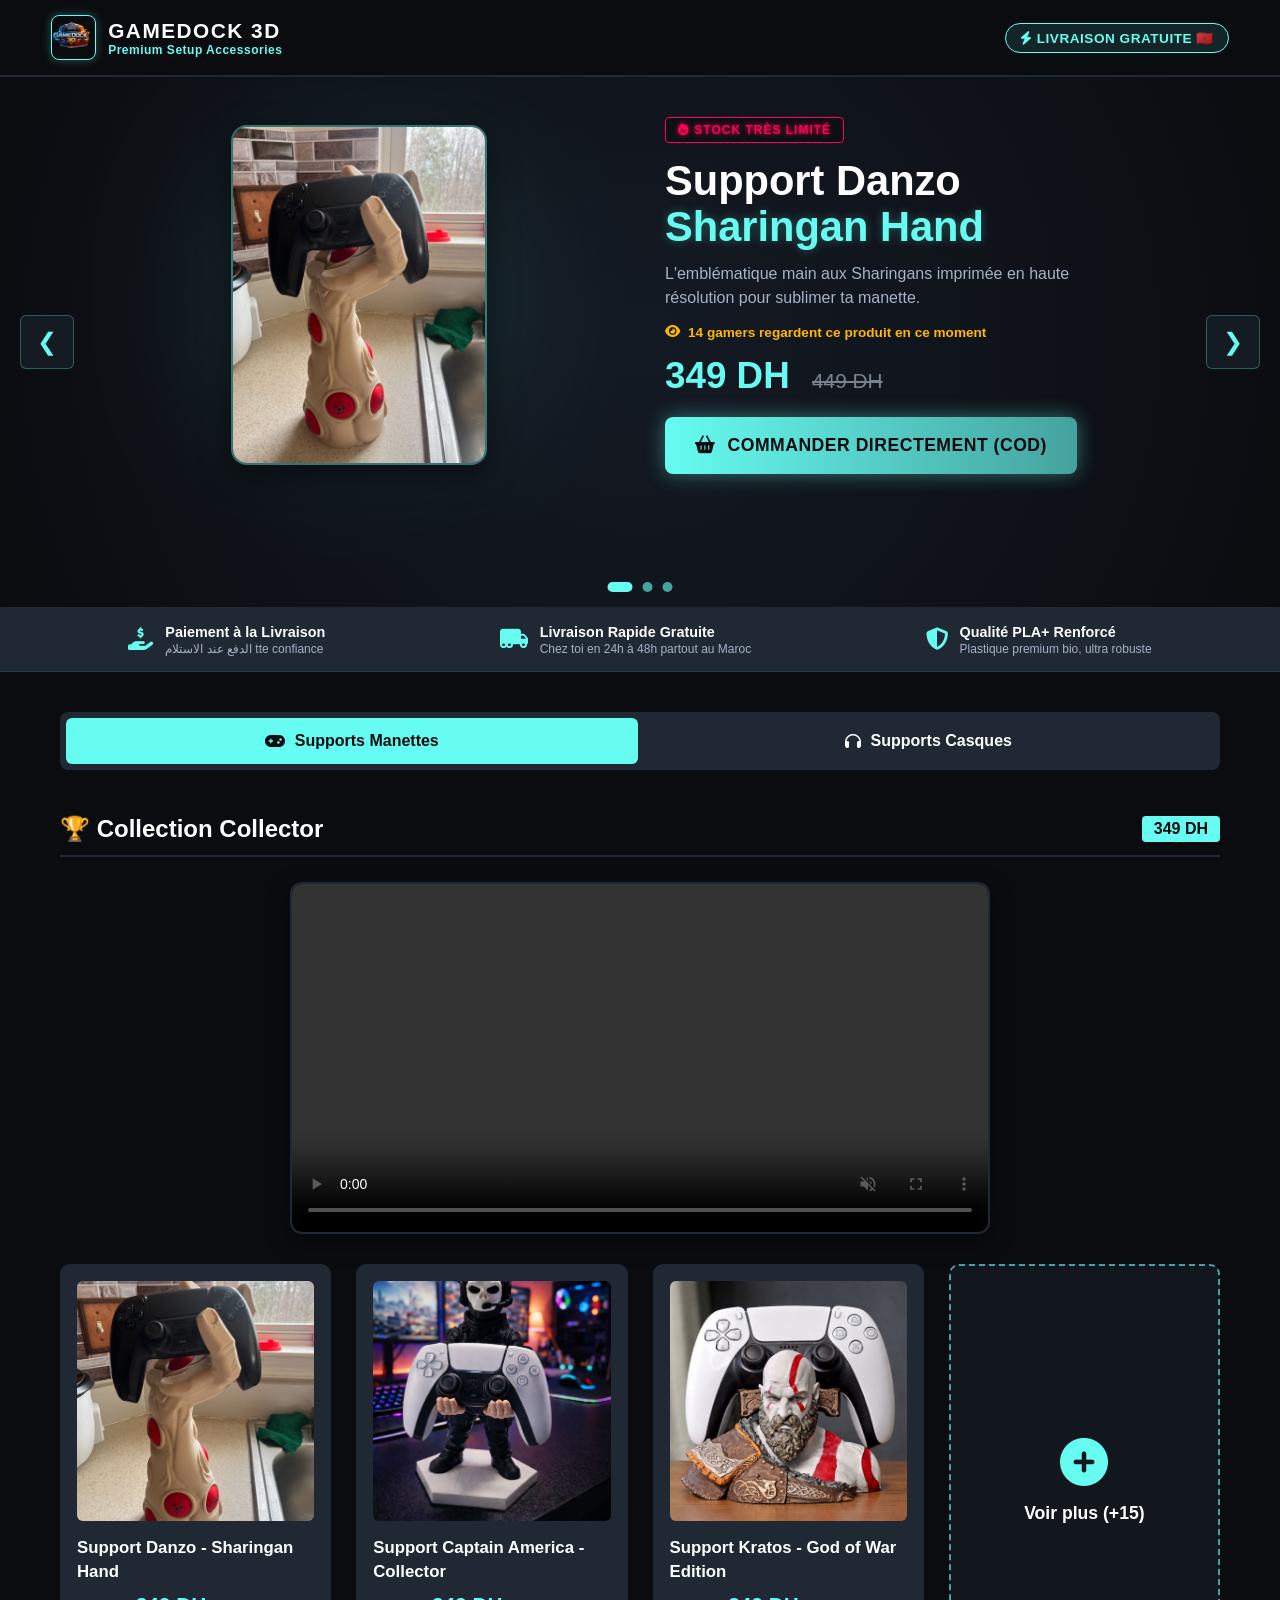
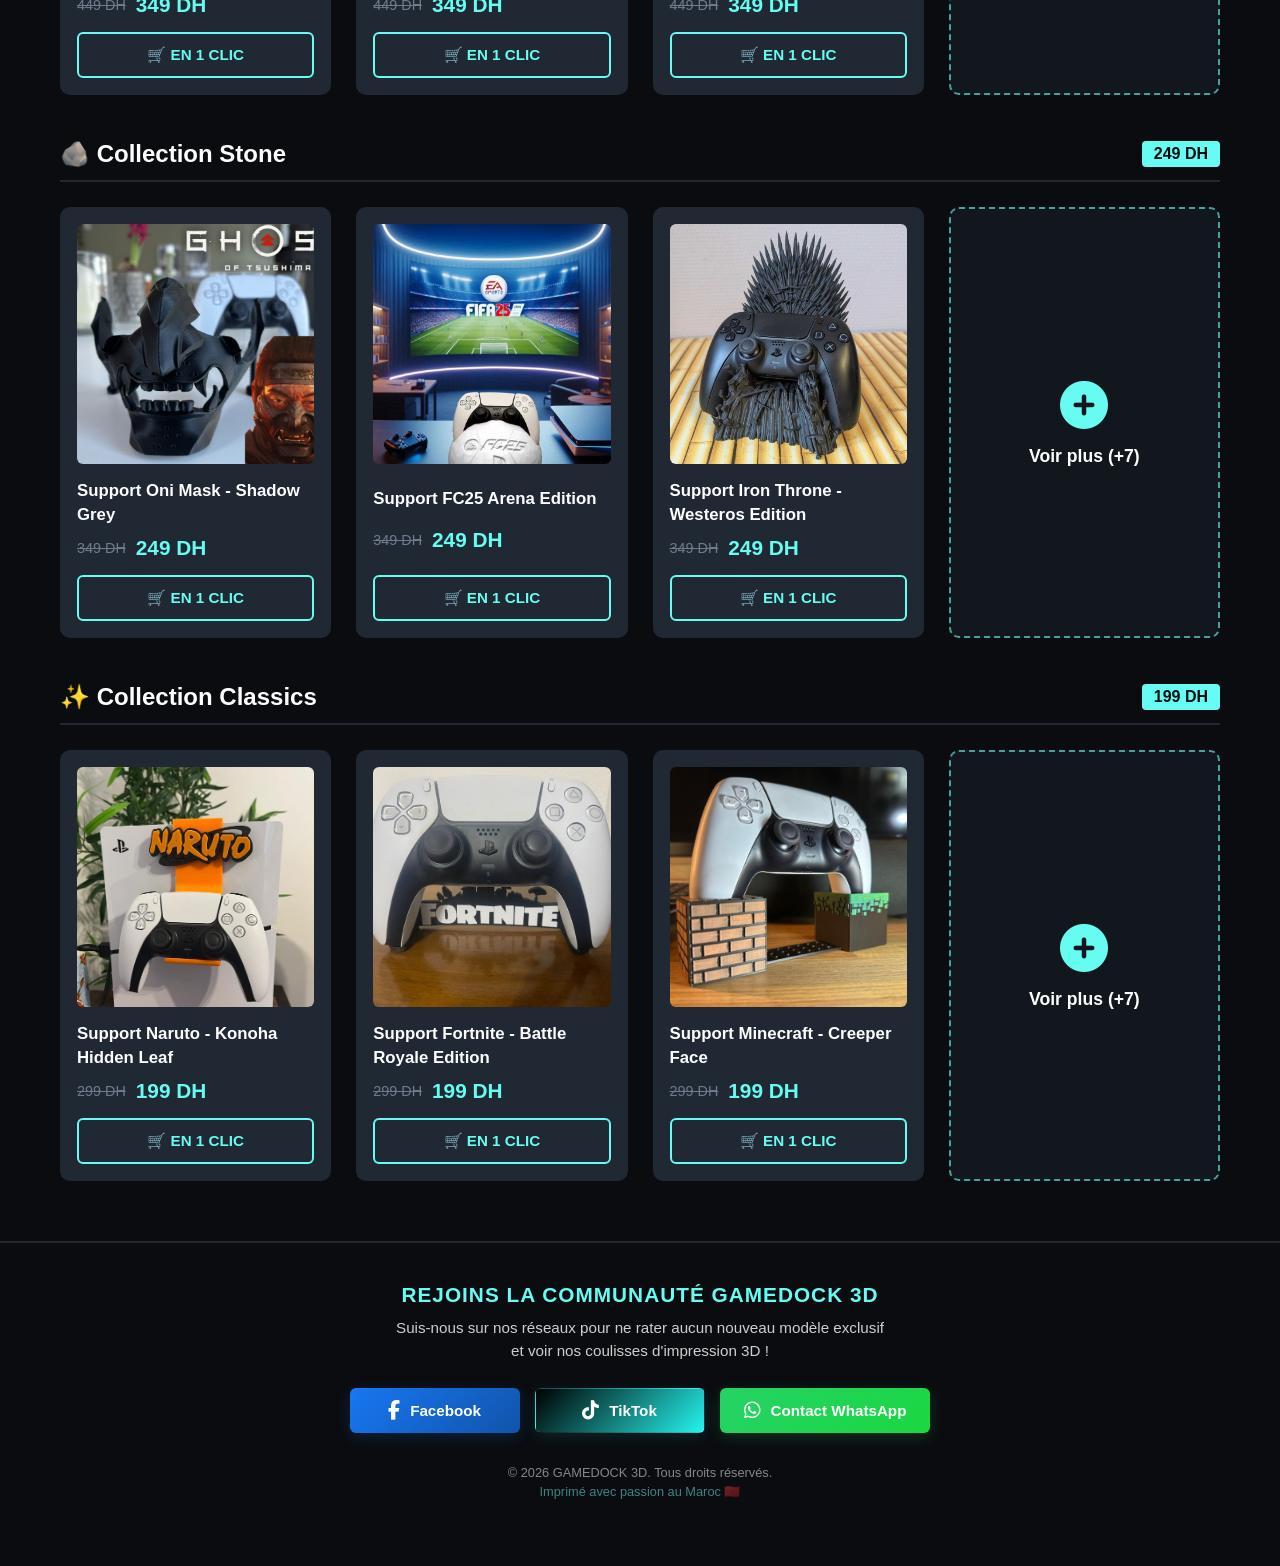
==== index.html @ e4f9c024 "Add files via upload" ====
<!DOCTYPE html>
<html lang="fr">
<head>
    <meta charset="UTF-8">
    <meta name="viewport" content="width=device-width, initial-scale=1.0, maximum-scale=1.0, user-scalable=no">
    <title>Gamedock 3D | Supports Manettes & Accessoires Gaming</title>
    <meta name="description" content="Gamedock 3D : Accessoires gaming, supports manettes et décoration imprimés en 3D au Maroc. Livraison rapide et paiement à la livraison.">
    <link rel="canonical" href="https://gamedock3dshop.github.io/gamedock3d/" />
    <link rel="stylesheet" href="https://cdnjs.cloudflare.com/ajax/libs/font-awesome/6.4.0/css/all.min.css">
    <link rel="stylesheet" href="style.css">
</head>
<body>

    <header class="navbar">
        <div class="logo-container">
            <img src="logo.png" alt="Logo Gamedock3d" class="brand-logo" onerror="this.src='https://via.placeholder.com/50'">
            <div class="brand-names">
                <span class="main-title">GAMEDOCK 3D</span>
                <span class="sub-title">Premium Setup Accessories</span>
            </div>
        </div>
        <div class="shipping-header-badge"><i class="fas fa-bolt"></i> LIVRAISON GRATUITE 🇲🇦</div>
    </header>

    <section class="hero-slider-section">
        <div class="slider-container">
            <div class="hero-slide active">
                <div class="slide-img-box"><div class="glow-effect"></div><img src="danzo.jpeg.jpeg" alt="Support Danzo Sharingan"></div>
                <div class="slide-info">
                    <span class="slide-badge border-neon-red"><i class="fas fa-fire"></i> STOCK TRÈS LIMITÉ</span>
                    <h2>Support Danzo <br><span class="text-neon-cyan">Sharingan Hand</span></h2>
                    <p class="product-tagline">L'emblématique main aux Sharingans imprimée en haute résolution pour sublimer ta manette.</p>
                    <div class="live-counter"><i class="fas fa-eye"></i> 14 gamers regardent ce produit en ce moment</div>
                    <div class="slide-price">349 DH <span class="old-slide-price">449 DH</span></div>
                    <button class="hero-cta-btn pulse-glow-btn" onclick="ouvrirFormulaireCommande('Support Danzo - Sharingan Hand', 349)">
                        <i class="fas fa-shopping-basket"></i> COMMANDER DIRECTEMENT (COD)
                    </button>
                </div>
            </div>
            <div class="hero-slide">
                <div class="slide-img-box"><div class="glow-effect"></div><img src="captain.jpeg" alt="Support Captain America"></div>
                <div class="slide-info">
                    <span class="slide-badge border-neon-blue"><i class="fas fa-star"></i> ÉDITION COLLECTOR</span>
                    <h2>Support Captain <br><span class="text-neon-cyan">America Edition</span></h2>
                    <p class="product-tagline">Le bouclier et la force du premier Avenger pour porter ta manette de jeu comme un trophée.</p>
                    <div class="live-counter"><i class="fas fa-eye"></i> 9 gamers regardent ce produit en ce moment</div>
                    <div class="slide-price">349 DH <span class="old-slide-price">449 DH</span></div>
                    <button class="hero-cta-btn pulse-glow-btn" onclick="ouvrirFormulaireCommande('Support Captain America - Collector', 349)">
                        <i class="fas fa-shopping-basket"></i> COMMANDER DIRECTEMENT (COD)
                    </button>
                </div>
            </div>
            <div class="hero-slide">
                <div class="slide-img-box"><div class="glow-effect"></div><img src="kratos.jpeg" alt="Support Kratos God Of War"></div>
                <div class="slide-info">
                    <span class="slide-badge border-neon-gold"><i class="fas fa-crown"></i> PIÈCE MYTHIQUE</span>
                    <h2>Support Kratos <br><span class="text-neon-cyan">God of War Edition</span></h2>
                    <p class="product-tagline">Invoque la puissance de Sparte sur ton bureau. Finitions agressives et robustesse divine.</p>
                    <div class="live-counter"><i class="fas fa-eye"></i> 22 gamers regardent ce produit en ce moment</div>
                    <div class="slide-price">349 DH <span class="old-slide-price">449 DH</span></div>
                    <button class="hero-cta-btn pulse-glow-btn" onclick="ouvrirFormulaireCommande('Support Kratos - God of War Edition', 349)">
                        <i class="fas fa-shopping-basket"></i> COMMANDER DIRECTEMENT (COD)
                    </button>
                </div>
            </div>
        </div>
        <button class="slider-arrow prev" onclick="moveSlide(-1)">&#10094;</button>
        <button class="slider-arrow next" onclick="moveSlide(1)">&#10095;</button>
        <div class="slider-dots">
            <span class="dot active" onclick="currentSlide(0)"></span>
            <span class="dot" onclick="currentSlide(1)"></span>
            <span class="dot" onclick="currentSlide(2)"></span>
        </div>
    </section>

    <section class="trust-badge-bar">
        <div class="trust-item"><div class="trust-icon-box"><i class="fas fa-hand-holding-usd"></i></div><div class="trust-text"><h4>Paiement à la Livraison</h4><p>الدفع عند الاستلام tte confiance</p></div></div>
        <div class="trust-item"><div class="trust-icon-box"><i class="fas fa-truck-moving"></i></div><div class="trust-text"><h4>Livraison Rapide Gratuite</h4><p>Chez toi en 24h à 48h partout au Maroc</p></div></div>
        <div class="trust-item"><div class="trust-icon-box"><i class="fas fa-shield-alt"></i></div><div class="trust-text"><h4>Qualité PLA+ Renforcé</h4><p>Plastique premium bio, ultra robuste</p></div></div>
    </section>

    <div id="catalogue-section" class="tabs-container">
        <nav class="tabs-navigation">
            <button id="btn-manettes" class="tab-button active" onclick="switchBoutiqueTab('manettes')"><i class="fas fa-gamepad"></i> Supports Manettes</button>
            <button id="btn-casques" class="tab-button" onclick="switchBoutiqueTab('casques')"><i class="fas fa-headphones"></i> Supports Casques</button>
        </nav>
    </div>

    <div class="main-layout-wrapper store-container">
        <section id="tab-manettes" class="tab-pane active">
            <div class="collection-block"><div class="collection-intro"><h2>🏆 Collection Collector <span class="price-tag">349 DH</span></h2></div>
                <div class="video-promo-container"><video width="100%" controls autoplay loop muted playsinline><source src="promo.mp4" type="video/mp4"></video></div>
                <div class="products-grid mobile-scroll-x" id="grid-collector"></div>
            </div>
            <div class="collection-block"><div class="collection-intro"><h2>🪨 Collection Stone <span class="price-tag">249 DH</span></h2></div><div class="products-grid mobile-scroll-x" id="grid-stone"></div></div>
            <div class="collection-block"><div class="collection-intro"><h2>✨ Collection Classics <span class="price-tag">199 DH</span></h2></div><div class="products-grid mobile-scroll-x" id="grid-classics"></div></div>
        </section>
        <section id="tab-casques" class="tab-pane">
            <div class="collection-block"><div class="collection-intro"><h2>👑 Gamme Iconic <span class="price-tag">549 DH</span></h2></div><div class="products-grid mobile-scroll-x" id="grid-iconic"></div></div>
            <div class="collection-block"><div class="collection-intro"><h2>🔥 Gamme Rare <span class="price-tag">499 DH</span></h2></div><div class="products-grid mobile-scroll-x" id="grid-rare"></div></div>
        </section>
    </div>

    <div id="order-modal" class="modal-form-overlay">
        <div class="modal-form-box">
            <span class="close-form-btn" onclick="fermerFormulaireCommande()">&times;</span>
            <h3>Formulaire de Commande Rapide 🇲🇦</h3>
            <p id="modal-product-subtitle" class="modal-product-subtitle">Produit : </p>
            <div id="quick-order-form">
                <input type="hidden" id="form-product-title"><input type="hidden" id="form-product-price">
                <div class="input-group"><label for="client-name">Nom et Prénom :</label><input type="text" id="client-name" placeholder="Ex: Ahmed Alami" required></div>
                <div class="input-group"><label for="client-phone">Téléphone (WhatsApp) :</label><input type="tel" id="client-phone" placeholder="Ex: 0612345678" required></div>
                <div class="input-group"><label for="client-city">Ville :</label><input type="text" id="client-city" placeholder="Ex: Casablanca, Marrakech, Rabat..." required></div>
                <div class="input-group"><label for="client-address">Quartier / Adresse de livraison :</label><input type="text" id="client-address" placeholder="Ex: Hay Riad, Rue 4, N°12" required></div>
                <div class="modal-total-display">Total à payer à la livraison : <span id="form-total-price">0 DH</span></div>
                <button type="button" id="btn-submit-order" class="submit-order-btn" onclick="envoyerCommandeGoogleSheets()">💥 CONFIRMER MA COMMANDE</button>
            </div>
        </div>
    </div>

    <footer class="store-footer">
        <div class="footer-content">
            <h3>REJOINS LA COMMUNAUTÉ GAMEDOCK 3D</h3>
            <p>Suis-nous sur nos réseaux pour ne rater aucun nouveau modèle exclusif et voir nos coulisses d'impression 3D !</p>
            <div class="social-links-container">
                <a href="https://www.facebook.com/profile.php?id=61588801967259" target="_blank" rel="noopener noreferrer" class="social-badge fb-badge"><i class="fab fa-facebook-f"></i> Facebook</a>
                <a href="https://www.tiktok.com/@gamedock3d" target="_blank" rel="noopener noreferrer" class="social-badge tt-badge"><i class="fab fa-tiktok"></i> TikTok</a>
                <a href="https://wa.me/212664601352?text=Bonjour%20GameDock%203D%2C%20je%20souhaite%20avoir%20des%20informations%20sur%20vos%20produits" target="_blank" rel="noopener noreferrer" class="social-badge wa-badge"><i class="fab fa-whatsapp"></i> Contact WhatsApp</a>
            </div>
            <div class="footer-bottom-info"><p>© 2026 GAMEDOCK 3D. Tous droits réservés. <br><span>Imprimé avec passion au Maroc 🇲🇦</span></p></div>
        </div>
    </footer>

    <script>
    const gamedockCatalog = {
        collector: [
            { title: 'Support Danzo - Sharingan Hand', price: 349, img: 'danzo.jpeg.jpeg' },
            { title: 'Support Captain America - Collector', price: 349, img: 'captain.jpeg' },
            { title: 'Support Kratos - God of War Edition', price: 349, img: 'kratos.jpeg' },
            { title: 'Support Batman - The Dark Knight (Solo)', price: 349, img: 'the black hero 3.jpeg' },
            { title: 'Support PlayStation 5 Classic', price: 349, img: 'ps5.jpeg' },
            { title: 'Support Batman - Gotham Protector (Double)', price: 349, img: 'the black hero 2.jpeg' },
            { title: 'Support Omega Neon Red', price: 349, img: 'omega.jpeg' },
            { title: 'Support PlayStation Retro White', price: 349, img: 'ps1 white.jpeg' },
            { title: 'Gamedock Duo - Carbon & Red', price: 349, img: '2 in 1 black and red.jpeg' },
            { title: 'Support God of War - Kratos Edition', price: 349, img: 'kratos with socle.jpeg' },
            { title: 'Support Spider-Man - Iron Spider', price: 349, img: 'grey.jpeg' },
            { title: 'Support Cyberpunk - White & Gold Luxury', price: 349, img: 'white gold.jpeg' },
            { title: 'Support PlayStation 5 DualTone', price: 349, img: 'ps5 b and w.jpeg' },
            { title: 'Support The Last Of Us - Post-Apocalyptic', price: 349, img: 'thelastofus.jpeg' },
            { title: 'Support Danzo - Onyx Black Edition', price: 349, img: 'bblack hand.jpeg' },
            { title: 'Gamedock Duo Xbox - Stealth Carbon (V2)', price: 349, img: 'xbox 2 in 1 v2.jpeg' },
            { title: 'Gamedock Duo PS5 - Onyx Shadow', price: 349, img: 'ps 2 in 1 black.jpeg' },
            { title: 'Gamedock Duo Xbox - Classic Dark', price: 349, img: 'xbox 2 in 1.jpeg' }
        ],
        stone: [
            { title: 'Support Oni Mask - Shadow Grey', price: 249, img: 'masque black.jpeg' },
            { title: 'Support FC25 Arena Edition', price: 249, img: 'fc25.jpeg' },
            { title: 'Support Iron Throne - Westeros Edition', price: 249, img: 'gameofthrone.jpeg' },
            { title: 'Support Low-Poly Skull - Marble White', price: 249, img: 'white head.jpeg' },
            { title: 'Support Dragon Shenron - Stone Carved', price: 249, img: 'dragon.jpeg' },
            { title: 'Gamedock Duo PS4 - Stone Grey', price: 249, img: 'ps4 2 in 1.jpeg' },
            { title: 'Support PlayStation 5 Minimalist Grey', price: 249, img: 'ps 5 -2.jpeg' },
            { title: 'Support Oni Mask - Crimson Stone', price: 249, img: 'masque red.jpeg' },
            { title: 'Support Leon - Biohazard Edition', price: 249, img: 'leon.jpeg' },
            { title: 'Support God of War - Spartan Monolith', price: 249, img: 'kratos 1 color.jpeg' }
        ],
        classics: [
            { title: 'Support Naruto - Konoha Hidden Leaf', price: 199, img: 'naruto.jpeg' },
            { title: 'Support Fortnite - Battle Royale Edition', price: 199, img: 'fortnite.jpeg' },
            { title: 'Support Minecraft - Creeper Face', price: 199, img: 'mainecraft.jpeg' },
            { title: 'Support Fortnite - Drop Zone (Jaune)', price: 199, img: 'fortnite 1.jpeg' },
            { title: 'Support God of War - Omega Runes', price: 199, img: 'gow.jpeg' },
            { title: 'Support GTA V - Los Santos Edition', price: 199, img: 'gta V.jpeg' },
            { title: 'Support Kratos - Kneeling Warrior', price: 199, img: 'kratos on kness.jpeg' },
            { title: 'Support Minecraft - Diamond Block V1', price: 199, img: 'minecraft bock 1.jpeg' },
            { title: 'Support Minecraft - Redstone Ore V2', price: 199, img: 'minecraft bock 2.jpeg' },
            { title: 'Support Gamedock Mural - Wall Mount', price: 199, img: 'mural.jpeg' }
        ],
        iconic: [
            { title: 'Buste Casque Kratos - Spartan War (Couleur)', price: 549, img: 'support casque kratos v1.jpeg' },
            { title: 'Buste Casque Stormtrooper - Galactic Empire', price: 549, img: 'support casque star wars.jpeg' },
            { title: 'Support Casque Glass Head - Horizon Blue', price: 549, img: 'support casque empty head v1.jpeg' },
            { title: 'Support Casque Glass Head - Crimson Red', price: 549, img: 'support casque empty head v2.jpeg' },
            { title: 'Buste Casque Kratos - Stone Monolith', price: 549, img: 'support casque kratos v2.jpeg' },
            { title: 'Buste Casque Heisenberg - Breaking Bad', price: 549, img: 'support casque Walter White.jpeg' }
        ],
        rare: [
            { title: 'Buste Casque Spiderman - Hybrid DualTone', price: 499, img: 'support casque spiderman black and white.jpeg' },
            { title: 'Buste Casque Hulk - Gamma Power Edition', price: 499, img: 'hulk.jpeg' },
            { title: 'Support Casque Fortnite - Victory Royale', price: 499, img: 'fortnite caque.jpeg' },
            { title: 'Buste Casque Spiderman - Symbiote Black', price: 499, img: 'support casque spiderman black.jpeg' }
        ]
    };

    let expandedSections = { collector: false, stone: false, classics: false, iconic: false, rare: false };

    let currentSlideIndex = 0;
    function showSlides(index) {
        const slides = document.querySelectorAll('.hero-slide');
        const dots = document.querySelectorAll('.dot');
        if (slides.length === 0) return;
        if (index >= slides.length) currentSlideIndex = 0;
        if (index < 0) currentSlideIndex = slides.length - 1;
        slides.forEach(slide => slide.classList.remove('active'));
        dots.forEach(dot => dot.classList.remove('active'));
        slides[currentSlideIndex].classList.add('active');
        if(dots[currentSlideIndex]) dots[currentSlideIndex].classList.add('active');
    }
    function moveSlide(step) { currentSlideIndex += step; showSlides(currentSlideIndex); }
    function currentSlide(index) { currentSlideIndex = index; showSlides(currentSlideIndex); }

    function genererBoutique() {
        renderCollection('collector', gamedockCatalog.collector);
        renderCollection('stone', gamedockCatalog.stone);
        renderCollection('classics', gamedockCatalog.classics);
        renderCollection('iconic', gamedockCatalog.iconic);
        renderCollection('rare', gamedockCatalog.rare);
        showSlides(currentSlideIndex);
    }

    function renderCollection(key, fullList) {
        const gridElement = document.getElementById(`grid-${key}`);
        if (!gridElement) return;
        const itemsToRender = expandedSections[key] ? fullList : fullList.slice(0, 3);
        
        let htmlContent = itemsToRender.map(item => {
            let oldPrice = item.price + 100;
            return `
                <div class="product-card">
                    <div class="product-img-box">
                        <img src="${item.img}" alt="${item.title}" class="store-img" onerror="this.src='logo.png'">
                    </div>
                    <h4>${item.title}</h4>
                    <div class="product-card-price">
                        <span class="old-price-label">${oldPrice} DH</span>
                        <strong>${item.price} DH</strong>
                    </div>
                    <button class="buy-action-btn" onclick="ouvrirFormulaireCommande('${item.title}', ${item.price})">🛒 En 1 clic</button>
                </div>
            `;
        }).join('');
        if (fullList.length > 3 && !expandedSections[key]) {
            htmlContent += `<div class="see-more-card-trigger" onclick="toggleExpandSection('${key}')"><div class="see-more-icon-box"><i class="fas fa-plus-circle"></i></div><span>Voir plus (+${fullList.length - 3})</span></div>`;
        }
        gridElement.innerHTML = htmlContent;
    }

    function toggleExpandSection(key) { expandedSections[key] = true; renderCollection(key, gamedockCatalog[key]); }
    function ouvrirFormulaireCommande(title, price) {
        document.getElementById('form-product-title').value = title;
        document.getElementById('form-product-price').value = price;
        document.getElementById('modal-product-subtitle').innerText = `Produit : ${title}`;
        document.getElementById('form-total-price').innerText = `${price} DH`;
        document.getElementById('order-modal').style.display = 'flex';
        document.body.style.overflow = 'hidden';
    }
    function fermerFormulaireCommande() { document.getElementById('order-modal').style.display = 'none'; document.body.style.overflow = 'auto'; }
    function switchBoutiqueTab(category) {
        document.querySelectorAll('.tab-pane').forEach(el => el.classList.remove('active'));
        document.querySelectorAll('.tab-button').forEach(el => el.classList.remove('active'));
        document.getElementById(`tab-${category}`).classList.add('active');
        document.getElementById(`btn-${category}`).classList.add('active');
    }
    function envoyerCommandeGoogleSheets() {
        const title = document.getElementById('form-product-title').value;
        const price = document.getElementById('form-product-price').value;
        const name = document.getElementById('client-name').value;
        const phone = document.getElementById('client-phone').value;
        const city = document.getElementById('client-city').value;
        const address = document.getElementById('client-address').value;
        if (!name.trim() || !phone.trim() || !city.trim() || !address.trim()) { alert("Veuillez remplir tous les champs."); return; }
        const btn = document.getElementById('btn-submit-order');
        btn.innerHTML = '<i class="fas fa-spinner fa-spin"></i> Traitement sécurisé...';
        const dataPayload = { produit: title, prix: price + " DH", nom: name, telephone: phone, ville: city, adresse: address };
        const scriptURL = "https://script.google.com/macros/s/AKfycbxv48-gOa0nx5EBAiV2r92a6db06OXNe0fKA4s26i8gl_kE2jBwB-gqHVW-8o3UepmK/exec";
        fetch(scriptURL, { method: 'POST', mode: 'no-cors', body: JSON.stringify(dataPayload) })
        .then(() => {
            btn.innerHTML = '✓ COMMANDE RÉUSSIE !';
            setTimeout(() => { document.getElementById('order-modal').style.display = 'none'; document.body.style.overflow = 'auto'; window.location.href = "thankyou.html"; }, 800);
        })
        .catch(() => { alert("Erreur réseau, réessayez."); btn.innerHTML = '💥 CONFIRMER MA COMMANDE'; });
    }
    document.addEventListener('DOMContentLoaded', genererBoutique);
    </script>
</body>
</html>
---- style.css ----
/* ==========================================================================
   1. RESET & VARIABLES GLOBALES (STYLE PREMIUM CYBERPUNK)
   ========================================================================== */
* {
    margin: 0;
    padding: 0;
    box-sizing: border-box;
    font-family: 'Segoe UI', Tahoma, Geneva, Verdana, sans-serif;
    -webkit-tap-highlight-color: transparent;
}

body {
    background-color: #0b0c10;
    color: #ffffff;
    overflow-x: hidden;
}

/* ==========================================================================
   2. NAVBAR & ENTÊTE
   ========================================================================== */
.navbar {
    display: flex;
    justify-content: space-between;
    align-items: center;
    padding: 15px 4%;
    background-color: #0b0c10;
    border-bottom: 2px solid #1f2833;
    position: sticky;
    top: 0;
    z-index: 100;
}

.logo-container {
    display: flex;
    align-items: center;
    gap: 12px;
}

.brand-logo {
    width: 45px;
    height: 45px;
    object-fit: cover;
    border-radius: 8px;
    border: 1px solid #66fcf1;
    box-shadow: 0 0 10px rgba(102, 252, 241, 0.3);
}

.brand-names {
    display: flex;
    flex-direction: column;
}

.main-title {
    font-size: 1.3rem;
    font-weight: 900;
    letter-spacing: 1.5px;
    color: #ffffff;
}

.sub-title {
    font-size: 0.75rem;
    color: #66fcf1;
    font-weight: 600;
    letter-spacing: 0.5px;
}

.shipping-header-badge {
    background-color: rgba(102, 252, 241, 0.1);
    border: 1px solid #66fcf1;
    color: #66fcf1;
    padding: 6px 14px;
    border-radius: 20px;
    font-size: 0.85rem;
    font-weight: 700;
    letter-spacing: 0.5px;
}

/* ==========================================================================
   3. CYBERPUNK HERO SLIDER (CONVERSION ENGINE)
   ========================================================================== */
.hero-slider-section {
    position: relative;
    width: 100%;
    background: radial-gradient(circle at 50% 50%, #141a24 0%, #0b0c10 100%);
    overflow: hidden;
    padding: 40px 0;
    border-bottom: 2px solid #1f2833;
}

.slider-container {
    width: 100%;
    position: relative;
    min-height: 450px;
}

.hero-slide {
    display: none;
    width: 100%;
    padding: 0 8%;
    align-items: center;
    justify-content: space-between;
    gap: 50px;
}

.hero-slide.active {
    display: flex;
    animation: fadeIn 0.5s ease-in-out;
}

@keyframes fadeIn {
    from { opacity: 0; transform: translateY(10px); }
    to { opacity: 1; transform: translateY(0); }
}

.slide-img-box {
    flex: 1;
    display: flex;
    justify-content: center;
    align-items: center;
    position: relative;
}

.glow-effect {
    position: absolute;
    width: 250px;
    height: 250px;
    background: #66fcf1;
    filter: blur(80px);
    opacity: 0.15;
    z-index: 1;
    animation: pulseGlow 4s infinite ease-in-out;
}

.slide-img-box img {
    max-width: 340px;
    max-height: 340px;
    object-fit: contain;
    border-radius: 16px;
    border: 2px solid rgba(102, 252, 241, 0.4);
    box-shadow: 0 10px 30px rgba(0,0,0,0.5);
    z-index: 2;
    transition: transform 0.3s ease;
}

.slide-img-box img:hover {
    transform: scale(1.03) rotate(1deg);
}

.slide-info {
    flex: 1;
    display: flex;
    flex-direction: column;
}

.slide-badge {
    padding: 5px 12px;
    border-radius: 4px;
    font-size: 0.75rem;
    font-weight: 800;
    letter-spacing: 1px;
    width: max-content;
    margin-bottom: 15px;
    background-color: rgba(11, 12, 16, 0.6);
}
.border-neon-red { border: 1px solid #ff0055; color: #ff0055; text-shadow: 0 0 5px #ff0055; }
.border-neon-blue { border: 1px solid #00a2ff; color: #00a2ff; text-shadow: 0 0 5px #00a2ff; }
.border-neon-gold { border: 1px solid #ffb700; color: #ffb700; text-shadow: 0 0 5px #ffb700; }

.slide-info h2 {
    font-size: 2.6rem;
    color: #ffffff;
    line-height: 1.1;
    margin-bottom: 12px;
    font-weight: 900;
}

.text-neon-cyan {
    color: #66fcf1;
    text-shadow: 0 0 10px rgba(102, 252, 241, 0.3);
}

.product-tagline {
    color: #a4b3c6;
    font-size: 1rem;
    line-height: 1.5;
    margin-bottom: 15px;
    max-width: 450px;
}

.live-counter {
    font-size: 0.85rem;
    color: #ffb700;
    margin-bottom: 15px;
    display: flex;
    align-items: center;
    gap: 8px;
    font-weight: 600;
}

.slide-price {
    font-size: 2.3rem;
    color: #66fcf1;
    font-weight: 900;
    margin-bottom: 20px;
}

.old-slide-price {
    font-size: 1.3rem;
    color: #7a828e;
    text-decoration: line-through;
    margin-left: 12px;
    font-weight: 500;
}

.hero-cta-btn {
    background: linear-gradient(90deg, #66fcf1 0%, #45a29e 100%);
    color: #0b0c10;
    border: none;
    padding: 18px 30px;
    font-size: 1.1rem;
    font-weight: 900;
    border-radius: 8px;
    cursor: pointer;
    display: flex;
    align-items: center;
    justify-content: center;
    gap: 12px;
    width: max-content;
    letter-spacing: 0.5px;
    transition: transform 0.2s;
    box-shadow: 0 0 20px rgba(102, 252, 241, 0.4);
}

.pulse-glow-btn {
    animation: buttonPulse 2s infinite ease-in-out;
}

/* Flèches de navigation du Slider */
.slider-arrow {
    position: absolute;
    top: 50%;
    transform: translateY(-50%);
    background-color: rgba(31, 40, 51, 0.5);
    border: 1px solid rgba(102, 252, 241, 0.3);
    color: #66fcf1;
    font-size: 1.5rem;
    padding: 12px 16px;
    cursor: pointer;
    border-radius: 6px;
    z-index: 5;
    transition: 0.2s;
}
.slider-arrow:hover { background-color: #66fcf1; color: #0b0c10; }
.slider-arrow.prev { left: 20px; }
.slider-arrow.next { right: 20px; }

/* Indicateurs à points */
.slider-dots {
    position: absolute;
    bottom: 15px;
    left: 50%;
    transform: translateX(-50%);
    display: flex;
    gap: 10px;
    z-index: 5;
}
.dot {
    width: 10px;
    height: 10px;
    background-color: #45a29e;
    border-radius: 50%;
    cursor: pointer;
    transition: 0.3s;
}
.dot.active { width: 25px; border-radius: 5px; background-color: #66fcf1; }

/* ==========================================================================
   4. BANDEAU DE RÉASSURANCE TRUST BAR
   ========================================================================== */
.trust-badge-bar {
    background-color: #1f2833;
    display: flex;
    justify-content: space-around;
    padding: 15px 4%;
    gap: 20px;
    border-bottom: 1px solid rgba(102, 252, 241, 0.1);
}

.trust-item {
    display: flex;
    align-items: center;
    gap: 12px;
}

.trust-icon-box {
    color: #66fcf1;
    font-size: 1.4rem;
}

.trust-text h4 {
    color: #ffffff;
    font-size: 0.9rem;
    margin: 0;
    font-weight: 700;
}

.trust-text p {
    color: #a4b3c6;
    font-size: 0.75rem;
    margin: 2px 0 0 0;
}

/* ==========================================================================
   5. NAVIGATION DES TABS (NAVIGATION CATALOGUE)
   ========================================================================== */
.tabs-container {
    width: 100%;
    max-width: 1200px;
    margin: 40px auto 0 auto;
    padding: 0 20px;
}

.tabs-navigation {
    display: flex;
    background-color: #1f2833;
    padding: 6px;
    border-radius: 8px;
    gap: 5px;
}

.tab-button {
    flex: 1;
    background: none;
    border: none;
    color: #ffffff;
    padding: 14px;
    font-size: 1rem;
    font-weight: 700;
    cursor: pointer;
    border-radius: 6px;
    display: flex;
    align-items: center;
    justify-content: center;
    gap: 10px;
    transition: 0.2s ease-in-out;
}

.tab-button.active {
    background-color: #66fcf1;
    color: #0b0c10;
}

.tab-pane {
    display: none;
}

.tab-pane.active {
    display: block;
}

/* ==========================================================================
   6. SECTIONS DES COLLECTIONS & GRILLES DE PRODUITS
   ========================================================================== */
.store-container {
    width: 100%;
    max-width: 1200px;
    margin: 0 auto;
    padding: 0 20px;
}

.collection-block {
    margin-top: 45px;
}

.collection-intro {
    border-bottom: 2px solid #1f2833;
    padding-bottom: 12px;
    margin-bottom: 25px;
}

.collection-intro h2 {
    font-size: 1.5rem;
    font-weight: 800;
    display: flex;
    justify-content: space-between;
    align-items: center;
}

.price-tag {
    background-color: #66fcf1;
    color: #0b0c10;
    padding: 4px 12px;
    border-radius: 4px;
    font-size: 1rem;
    font-weight: 900;
}

/* Vidéo Promotionnelle Intégrée */
.video-promo-container {
    width: 100%;
    max-width: 700px;
    margin: 0 auto 30px auto;
    border-radius: 12px;
    overflow: hidden;
    border: 2px solid #1f2833;
    box-shadow: 0 8px 25px rgba(0, 0, 0, 0.4);
}

.video-promo-container video {
    display: block;
}

/* Grille Responsive des Cartes Produits */
.products-grid {
    display: grid;
    grid-template-columns: repeat(auto-fill, minmax(260px, 1fr));
    gap: 25px;
}

/* La Carte Produit Individuelle */
.product-card {
    background-color: #1f2833;
    border-radius: 10px;
    padding: 16px;
    border: 1px solid transparent;
    display: flex;
    flex-direction: column;
    justify-content: space-between;
    transition: transform 0.2s, border-color 0.2s;
}

.product-card:hover {
    transform: translateY(-5px);
    border-color: #66fcf1;
}

.product-img-box {
    width: 100%;
    height: 240px;
    background-color: #0b0c10;
    border-radius: 6px;
    overflow: hidden;
    margin-bottom: 15px;
}

.store-img {
    width: 100%;
    height: 100%;
    object-fit: cover;
}

.product-card h4 {
    font-size: 1.05rem;
    color: #ffffff;
    font-weight: 700;
    margin-bottom: 10px;
    line-height: 1.4;
}

.product-card-price {
    display: flex;
    align-items: center;
    gap: 10px;
    margin-bottom: 15px;
}

.product-card-price strong {
    color: #66fcf1;
    font-size: 1.3rem;
    font-weight: 800;
}

.old-price-label {
    text-decoration: line-through;
    color: #a4b3c6;
    font-size: 0.9rem;
    opacity: 0.6;
}

.buy-action-btn {
    width: 100%;
    background-color: transparent;
    border: 2px solid #66fcf1;
    color: #66fcf1;
    padding: 12px;
    font-size: 0.95rem;
    font-weight: 800;
    border-radius: 6px;
    cursor: pointer;
    text-transform: uppercase;
    transition: 0.2s;
}

.buy-action-btn:hover {
    background-color: #66fcf1;
    color: #0b0c10;
    box-shadow: 0 0 15px rgba(102, 252, 241, 0.4);
}

/* Bloc "Voir Plus" Interactif */
.see-more-card-trigger {
    background-color: rgba(31, 40, 51, 0.4);
    border: 2px dashed #45a29e;
    border-radius: 10px;
    display: flex;
    flex-direction: column;
    align-items: center;
    justify-content: center;
    padding: 40px 20px;
    cursor: pointer;
    min-height: 350px;
    transition: 0.2s;
}

.see-more-card-trigger:hover {
    border-color: #66fcf1;
    background-color: rgba(102, 252, 241, 0.05);
}

.see-more-icon-box {
    font-size: 3rem;
    color: #66fcf1;
    margin-bottom: 12px;
}

.see-more-card-trigger span {
    font-size: 1.1rem;
    font-weight: 700;
    color: #ffffff;
}

/* ==========================================================================
   7. MODAL FORMULAIRE DE COMMANDE
   ========================================================================== */
.modal-form-overlay {
    position: fixed;
    top: 0;
    left: 0;
    width: 100%;
    height: 100%;
    background-color: rgba(11, 12, 16, 0.85);
    backdrop-filter: blur(5px);
    display: none;
    align-items: center;
    justify-content: center;
    z-index: 200;
    padding: 15px;
}

.modal-form-box {
    background-color: #1f2833;
    border: 2px solid #66fcf1;
    border-radius: 12px;
    width: 100%;
    max-width: 480px;
    padding: 30px 25px;
    position: relative;
    box-shadow: 0 0 30px rgba(102, 252, 241, 0.2);
    animation: modalSlideUp 0.3s ease-out;
}

@keyframes modalSlideUp {
    from { transform: translateY(30px); opacity: 0; }
    to { transform: translateY(0); opacity: 1; }
}

.close-form-btn {
    position: absolute;
    top: 15px;
    right: 20px;
    font-size: 2rem;
    color: #a4b3c6;
    cursor: pointer;
    transition: 0.2s;
}
.close-form-btn:hover { color: #ffffff; }

.modal-form-box h3 {
    font-size: 1.4rem;
    color: #ffffff;
    margin-bottom: 5px;
    font-weight: 800;
}

.modal-product-subtitle {
    font-size: 0.95rem;
    color: #66fcf1;
    margin-bottom: 25px;
    font-weight: 600;
}

.input-group {
    display: flex;
    flex-direction: column;
    gap: 6px;
    margin-bottom: 16px;
}

.input-group label {
    font-size: 0.85rem;
    color: #ffffff;
    font-weight: 700;
}

.input-group input {
    background-color: #0b0c10;
    border: 1px solid #45a29e;
    color: #ffffff;
    padding: 12px;
    border-radius: 6px;
    font-size: 1rem;
    outline: none;
    transition: border-color 0.2s;
}
.input-group input:focus { border-color: #66fcf1; }

.modal-total-display {
    background-color: #0b0c10;
    padding: 15px;
    border-radius: 6px;
    text-align: center;
    font-size: 1.1rem;
    font-weight: 700;
    margin: 20px 0;
    border: 1px solid rgba(102, 252, 241, 0.2);
}

.modal-total-display span {
    color: #66fcf1;
    font-size: 1.4rem;
    font-weight: 900;
}

.submit-order-btn {
    width: 100%;
    background: linear-gradient(90deg, #66fcf1 0%, #45a29e 100%);
    color: #0b0c10;
    border: none;
    padding: 15px;
    font-size: 1.1rem;
    font-weight: 900;
    border-radius: 6px;
    cursor: pointer;
    letter-spacing: 0.5px;
    box-shadow: 0 4px 15px rgba(102, 252, 241, 0.3);
    transition: transform 0.1s;
}
.submit-order-btn:active { transform: scale(0.98); }

/* ==========================================================================
   8. FOOTER MODERNE & RESEAUX SOCIAUX
   ========================================================================== */
.store-footer {
    background-color: #0b0c10;
    border-top: 2px solid #1f2833;
    padding: 40px 20px;
    text-align: center;
    margin-top: 60px;
    width: 100%;
}

.footer-content h3 {
    color: #66fcf1;
    font-size: 1.3rem;
    letter-spacing: 1px;
    margin-bottom: 10px;
    text-transform: uppercase;
}

.footer-content p {
    color: #ffffff;
    opacity: 0.8;
    font-size: 0.95rem;
    max-width: 500px;
    margin: 0 auto 25px auto;
    line-height: 1.5;
}

.social-links-container {
    display: flex;
    justify-content: center;
    gap: 15px;
    flex-wrap: wrap;
    margin-bottom: 30px;
}

.social-badge {
    display: inline-flex;
    align-items: center;
    gap: 10px;
    padding: 12px 24px;
    border-radius: 6px;
    font-weight: bold;
    color: #ffffff;
    text-decoration: none;
    font-size: 0.95rem;
    transition: transform 0.2s, box-shadow 0.2s;
    min-width: 170px;
    justify-content: center;
}

.social-badge i { font-size: 1.2rem; }

.fb-badge { background: linear-gradient(135deg, #1877f2, #1154aa); box-shadow: 0 4px 15px rgba(24, 119, 242, 0.2); }
.tt-badge { background: linear-gradient(135deg, #000000, #25f4ee); border: 1px solid rgba(255, 255, 255, 0.1); box-shadow: 0 4px 15px rgba(37, 244, 238, 0.1); }
.wa-badge { background: linear-gradient(135deg, #25d366, #1bd741); box-shadow: 0 4px 15px rgba(37, 211, 102, 0.2); }

.social-badge:hover {
    transform: translateY(-3px);
    box-shadow: 0 8px 20px rgba(255, 255, 255, 0.15);
}

.footer-bottom-info p { font-size: 0.8rem; opacity: 0.5; margin-top: 20px; }
.footer-bottom-info span { color: #66fcf1; }

/* ==========================================================================
   9. BOUTON FLOTTANT WHATSAPP
   ========================================================================== */
.whatsapp-floating-btn {
    position: fixed;
    bottom: 20px;
    right: 20px;
    background-color: #25d366;
    color: #ffffff;
    width: 55px;
    height: 55px;
    border-radius: 50%;
    display: flex;
    align-items: center;
    justify-content: center;
    font-size: 1.8rem;
    box-shadow: 0 4px 15px rgba(0, 0, 0, 0.4);
    z-index: 99;
    text-decoration: none;
    transition: transform 0.2s;
}
.whatsapp-floating-btn:hover { transform: scale(1.1); }

/* ==========================================================================
   10. RESPONSIVE DESIGN COMPLET & ADAPTATIONS SMARTPHONE
   ========================================================================== */
@media (max-width: 768px) {
    .hero-slide {
        flex-direction: column-reverse;
        padding: 0 15px;
        text-align: center;
        gap: 20px;
    }
    .slider-container { min-height: 580px; }
    .slide-img-box img { max-width: 240px; max-height: 240px; }
    .slide-info { align-items: center; }
    .slide-info h2 { font-size: 1.8rem; }
    .product-tagline { font-size: 0.9rem; }
    .hero-cta-btn { width: 100%; padding: 15px 20px; font-size: 1rem; }
    .trust-badge-bar { flex-direction: column; padding: 15px 20px; gap: 15px; }
    .slider-arrow { top: 25%; }
    
    /* Mode Scroll Horizontal pour les petites grilles sur Smartphone */
    .mobile-scroll-x {
        display: flex;
        overflow-x: auto;
        gap: 15px;
        padding-bottom: 15px;
        scroll-snap-type: x mandatory;
    }
    .mobile-scroll-x .product-card, 
    .mobile-scroll-x .see-more-card-trigger {
        min-width: 265px;
        scroll-snap-align: start;
    }
    
    .social-links-container { flex-direction: column; align-items: center; }
    .social-badge { width: 100%; max-width: 280px; }
}

/* ==========================================================================
   11. KEYFRAMES ANIMATIONS EXTRA
   ========================================================================== */
@keyframes pulseGlow {
    0%, 100% { opacity: 0.15; transform: scale(1); }
    50% { opacity: 0.25; transform: scale(1.15); }
}

@keyframes buttonPulse {
    0%, 100% { box-shadow: 0 0 15px rgba(102, 252, 241, 0.4); transform: scale(1); }
    50% { box-shadow: 0 0 25px rgba(102, 252, 241, 0.7); transform: scale(1.02); }
}
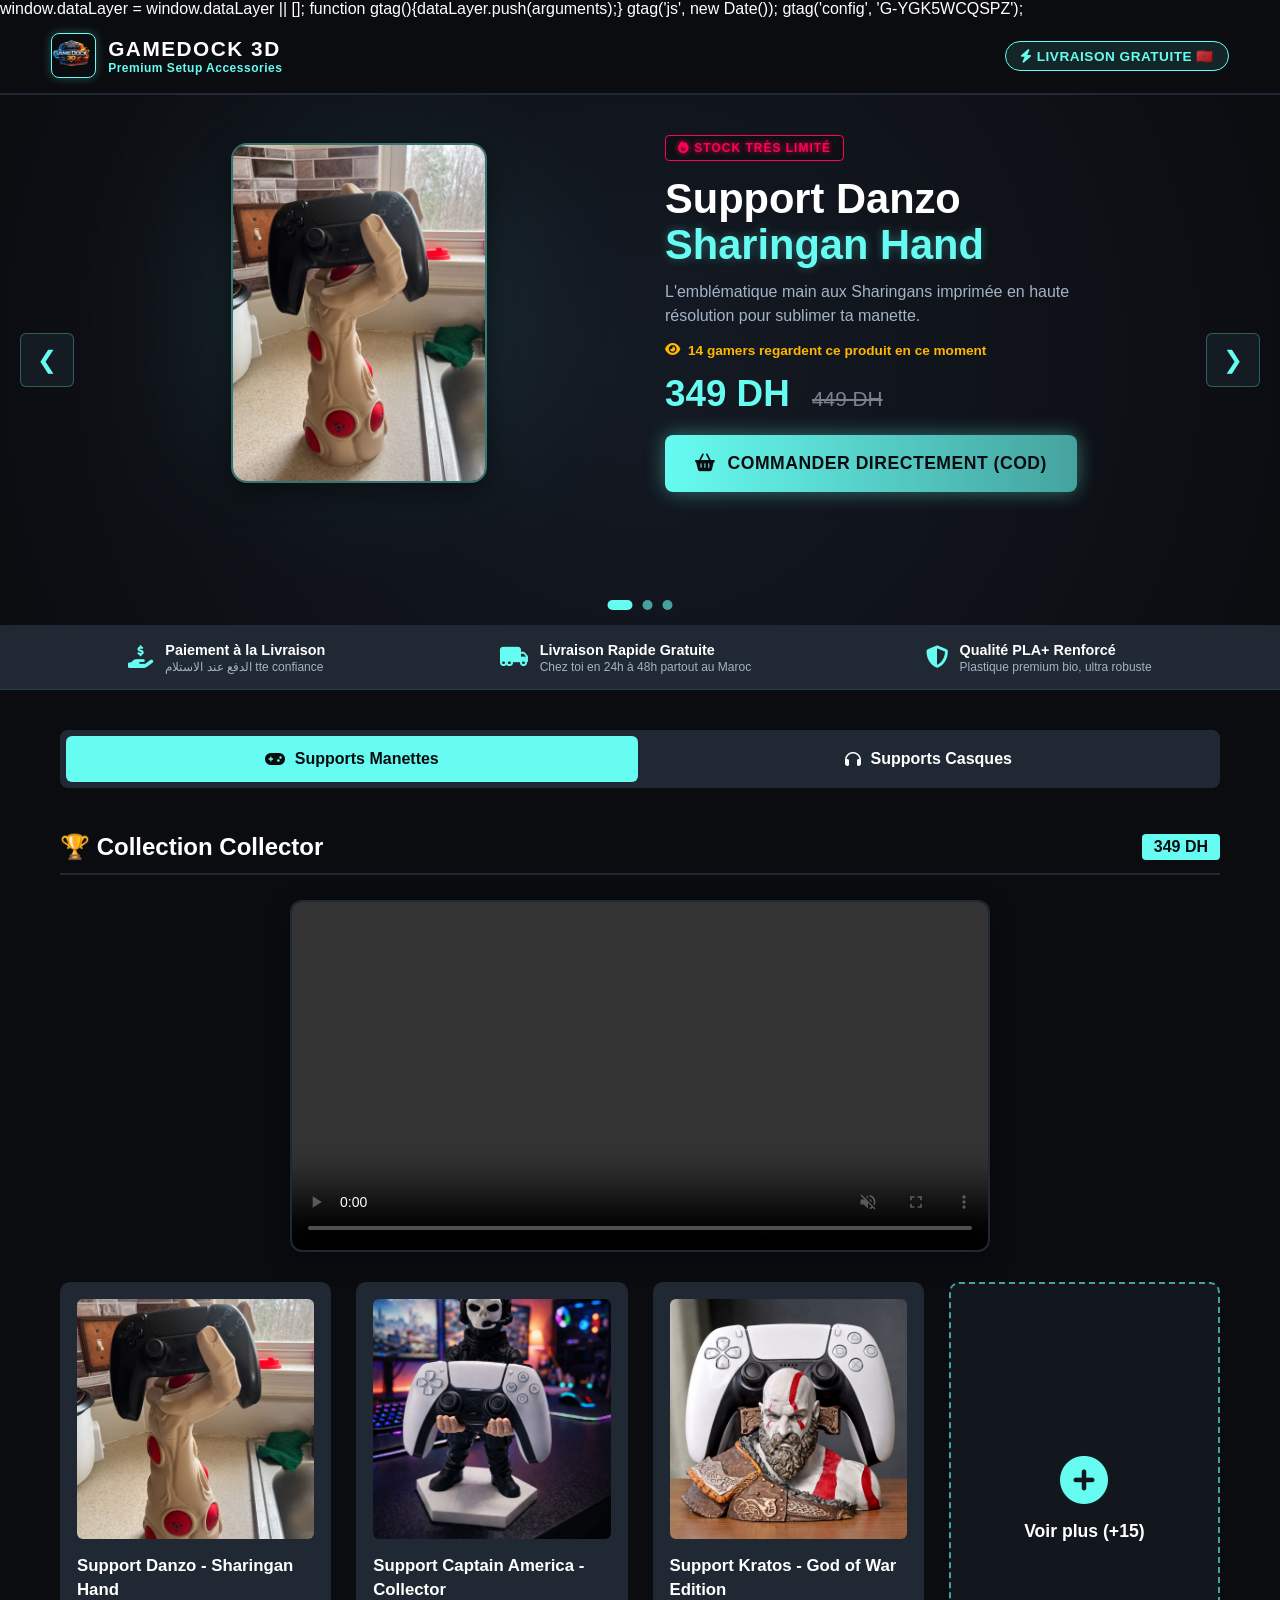
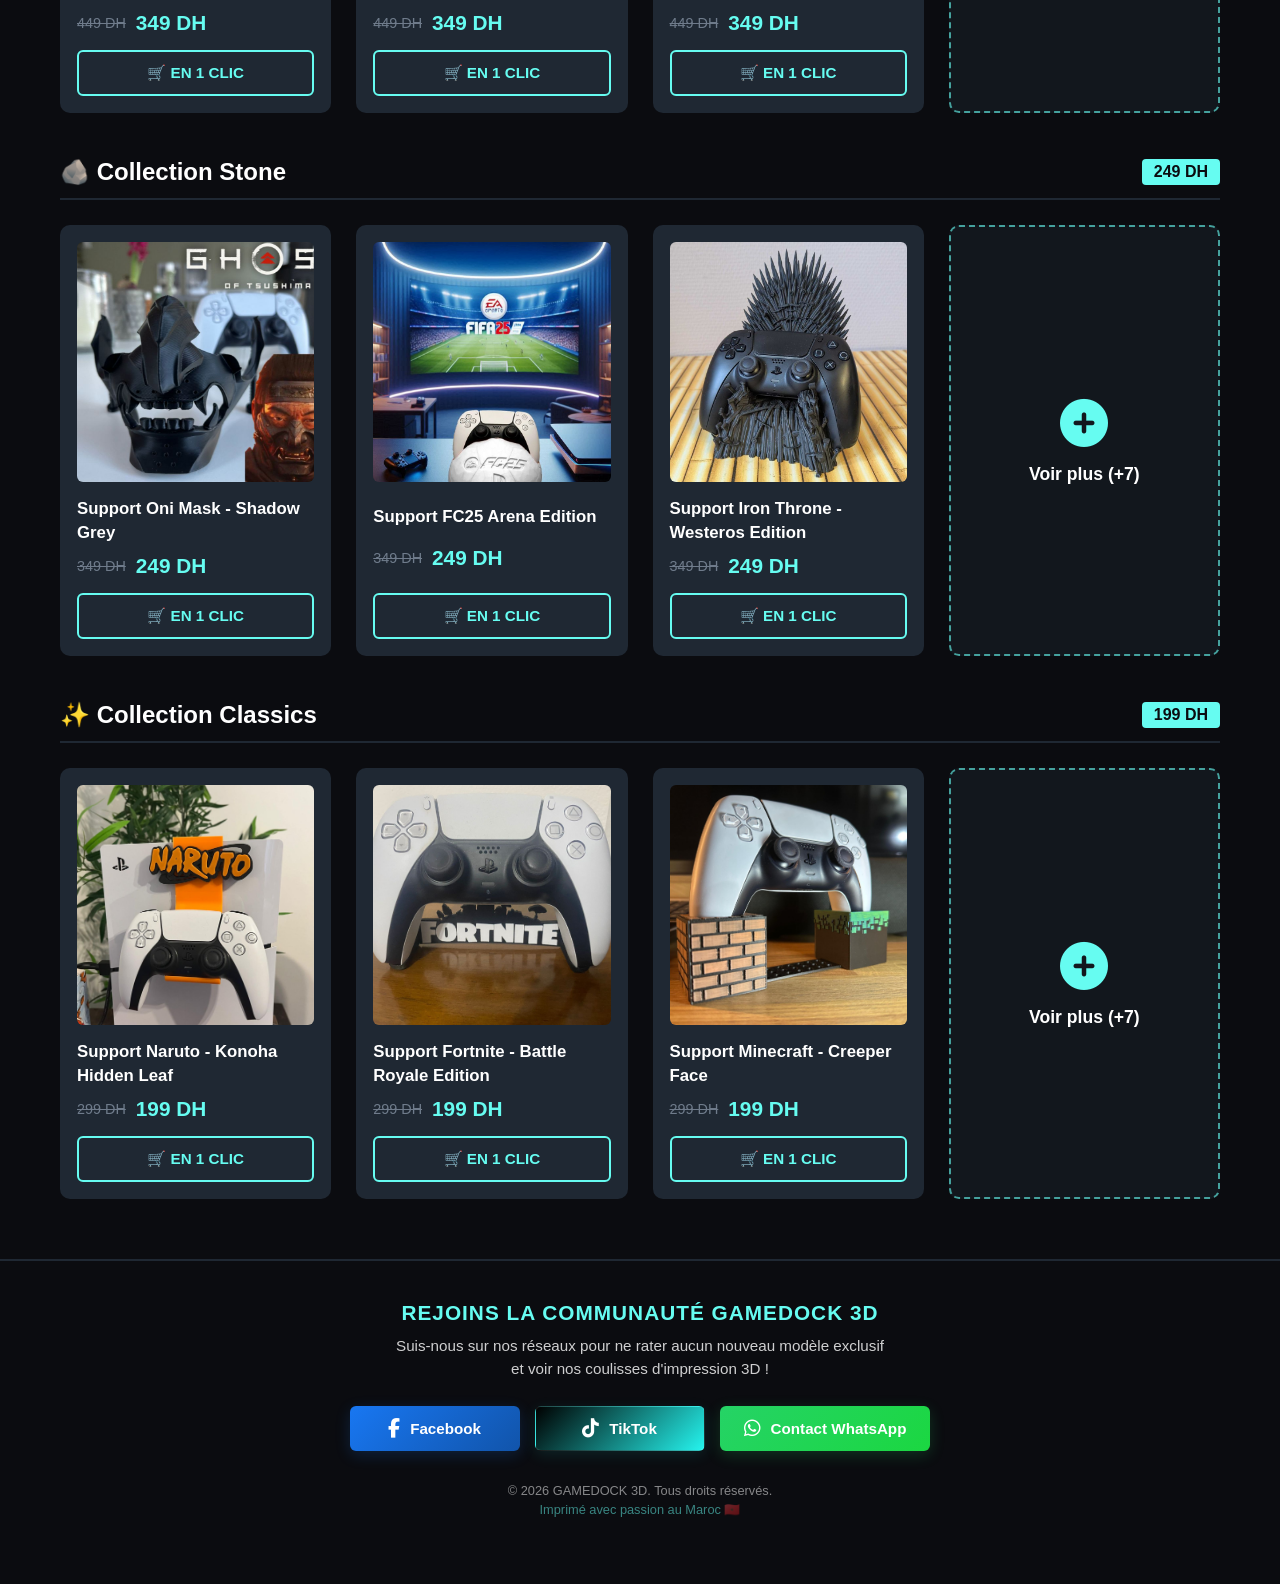
==== commit 8933aa4c: "Add files via upload" ====
--- a/index.html
+++ b/index.html
@@ -1,6 +1,21 @@
 <!DOCTYPE html>
 <html lang="fr">
 <head>
+<!-- Google tag (gtag.js) -->
+<script async src="https://www.googletagmanager.com/gtag/js?id=AW-18254791977"></script>
+<script>
+  window.dataLayer = window.dataLayer || [];
+  function gtag(){dataLayer.push(arguments);}
+  gtag('js', new Date());
+
+  gtag('config', 'AW-18254791977');
+</script>
+  window.dataLayer = window.dataLayer || [];
+  function gtag(){dataLayer.push(arguments);}
+  gtag('js', new Date());
+
+  gtag('config', 'G-YGK5WCQSPZ');
+</script>
     <meta charset="UTF-8">
     <meta name="viewport" content="width=device-width, initial-scale=1.0, maximum-scale=1.0, user-scalable=no">
     <title>Gamedock 3D | Supports Manettes & Accessoires Gaming</title>
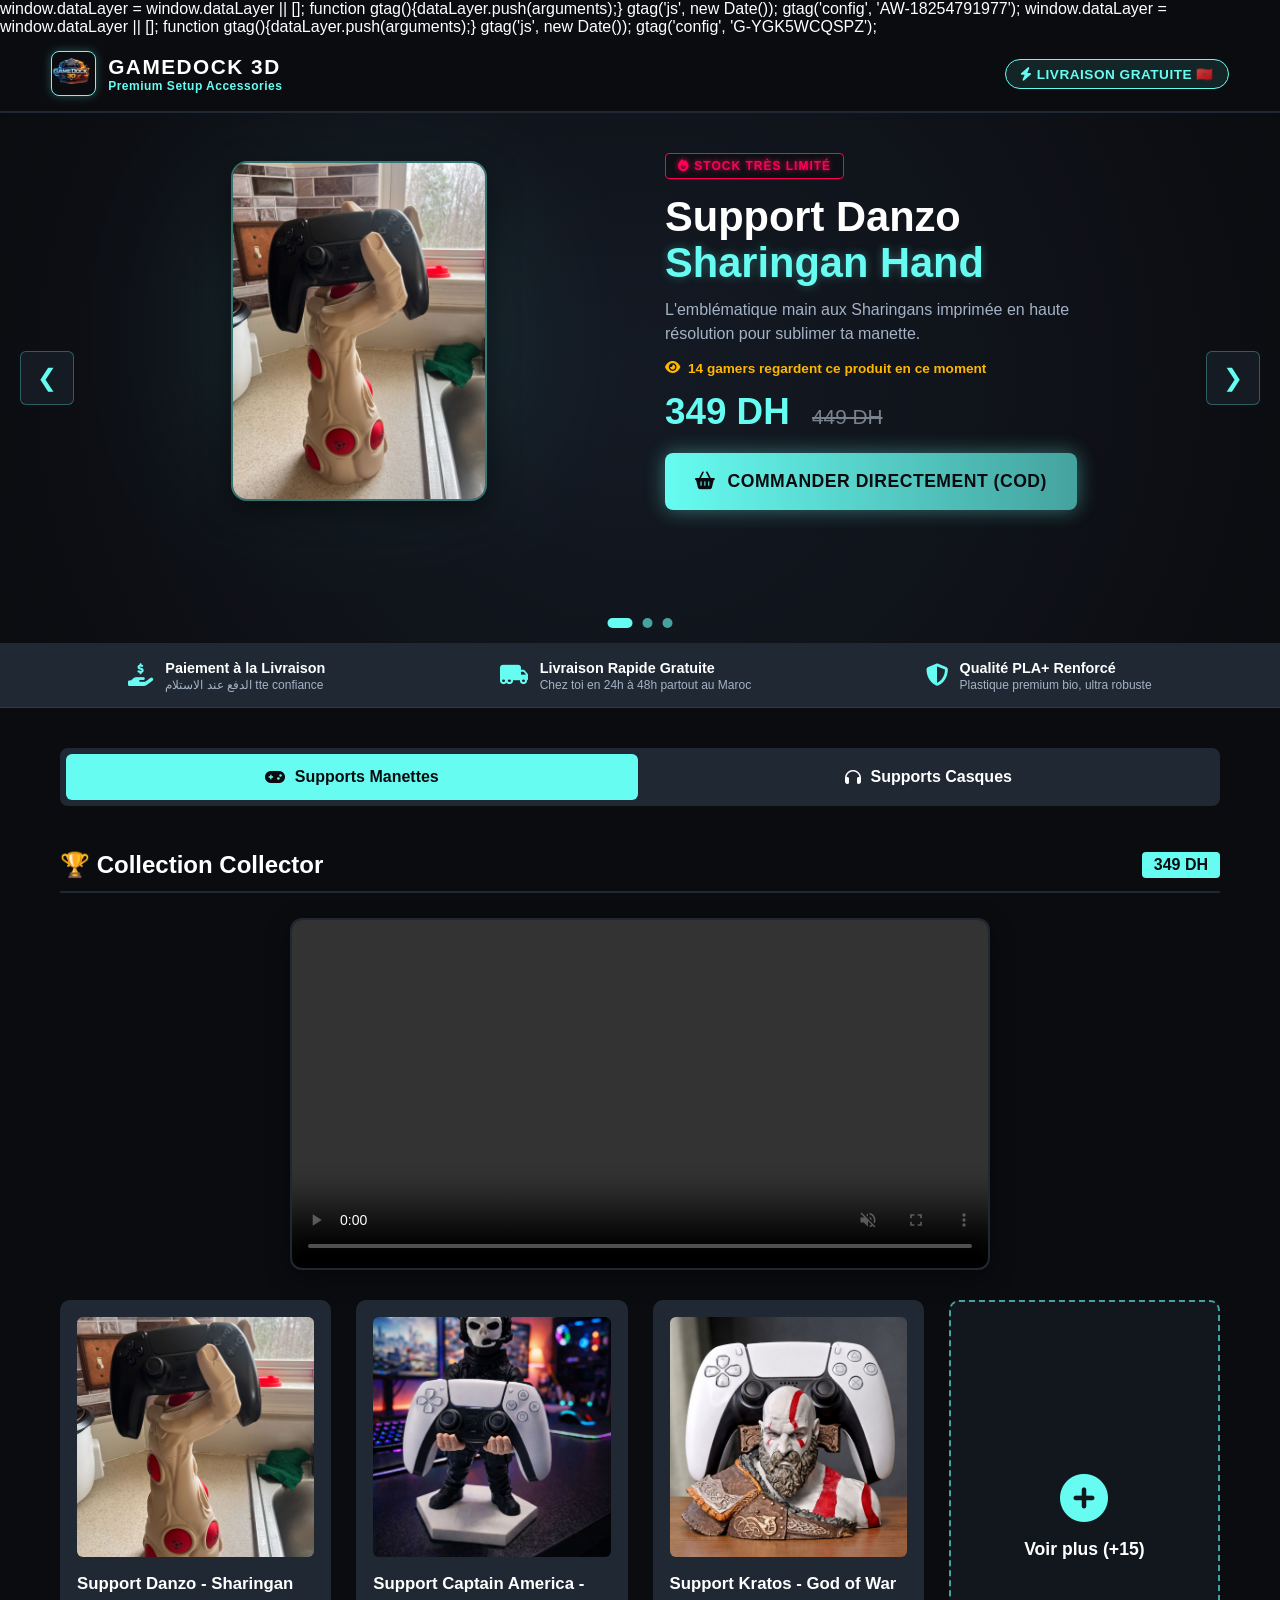
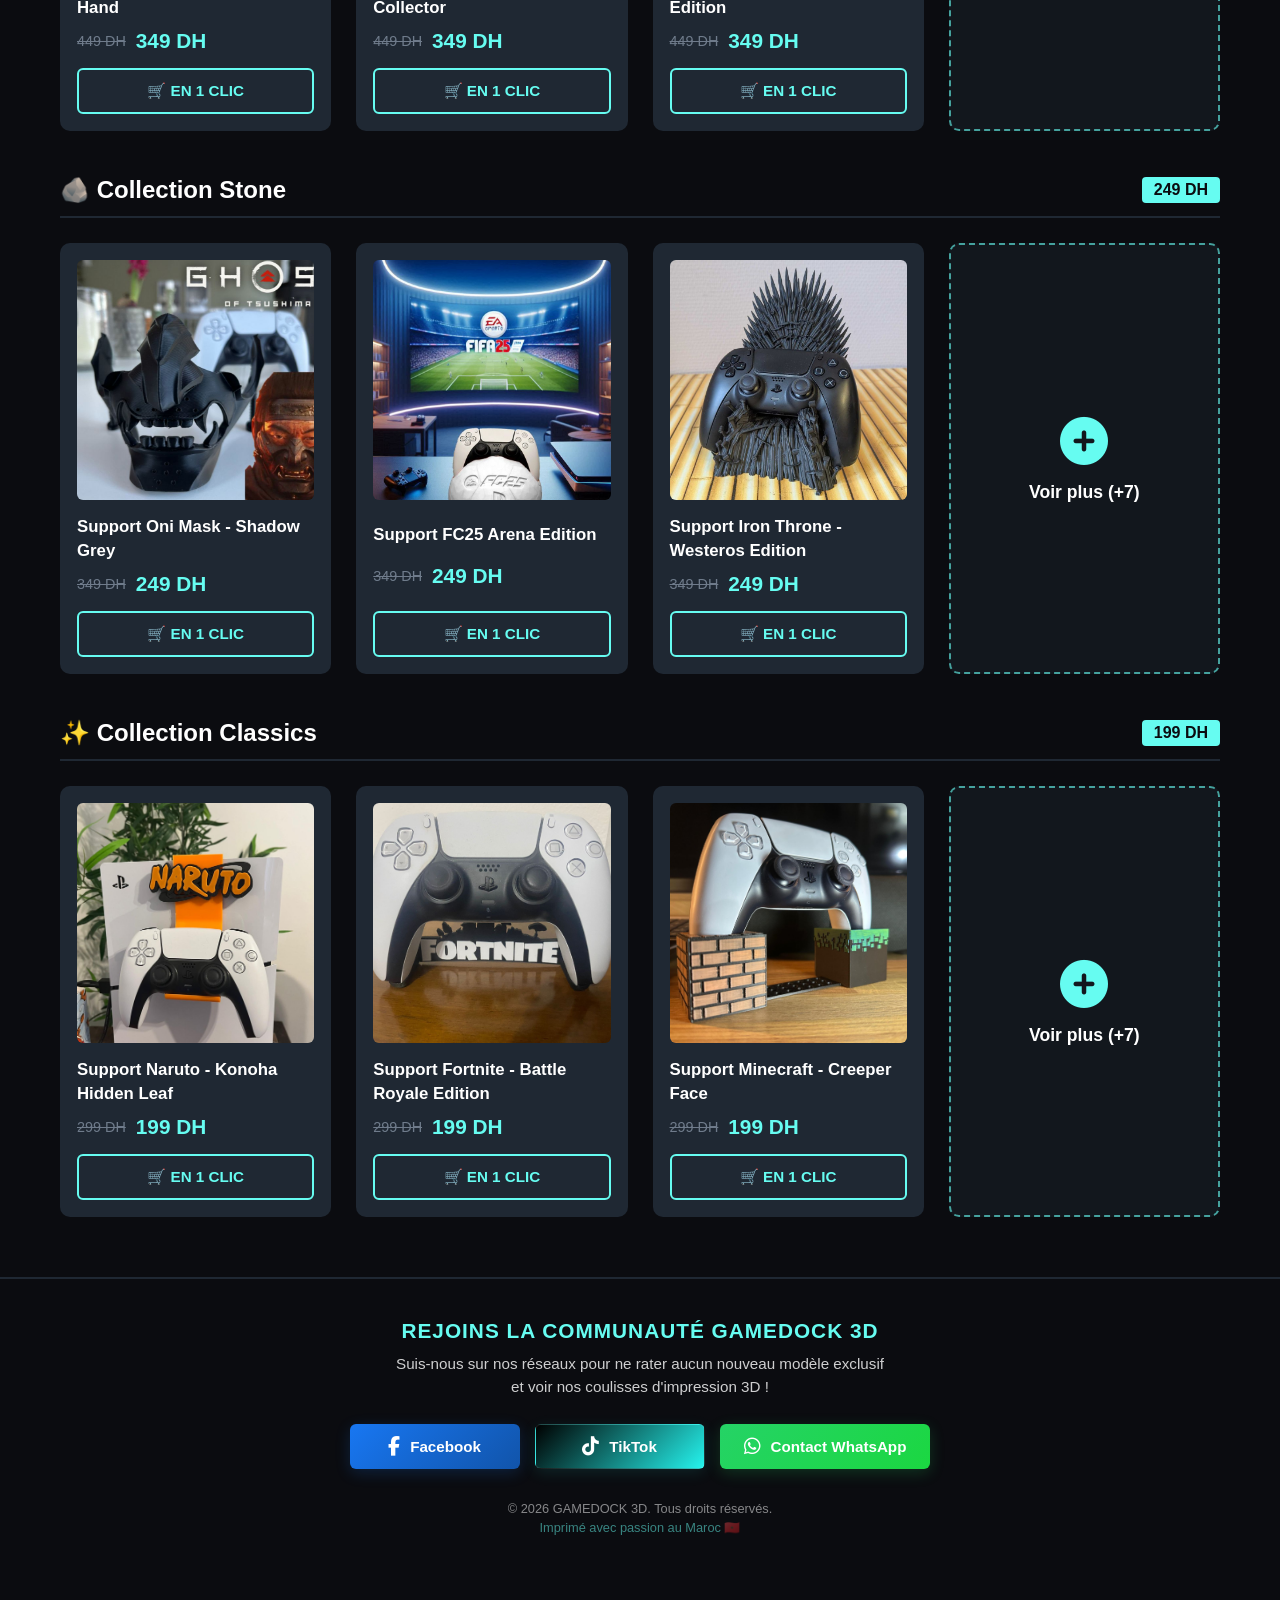
==== commit cfa86596: "Add files via upload" ====
--- a/index.html
+++ b/index.html
@@ -4,6 +4,12 @@
 <!-- Google tag (gtag.js) -->
 <script async src="https://www.googletagmanager.com/gtag/js?id=AW-18254791977"></script>
 <script>
+  window.dataLayer = window.dataLayer || [];
+  function gtag(){dataLayer.push(arguments);}
+  gtag('js', new Date());
+
+  gtag('config', 'AW-18254791977');
+</script>
   window.dataLayer = window.dataLayer || [];
   function gtag(){dataLayer.push(arguments);}
   gtag('js', new Date());
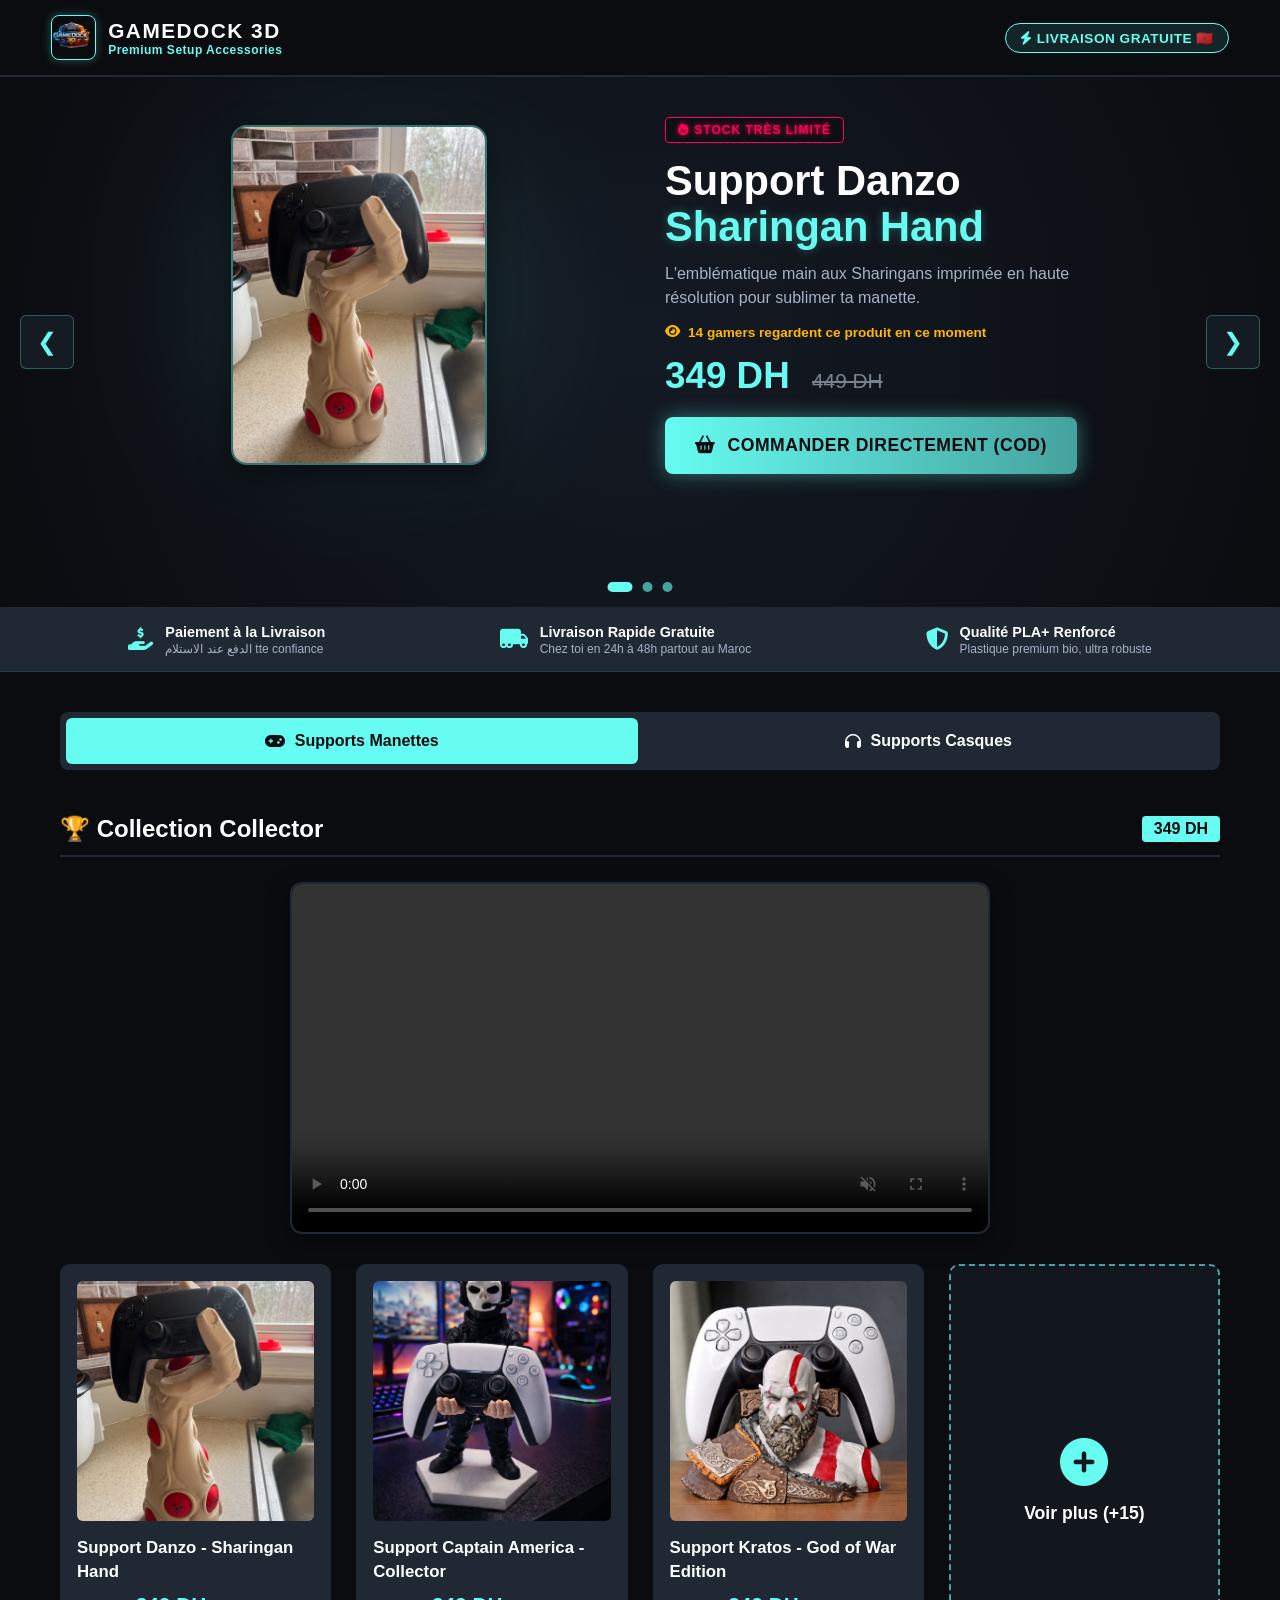
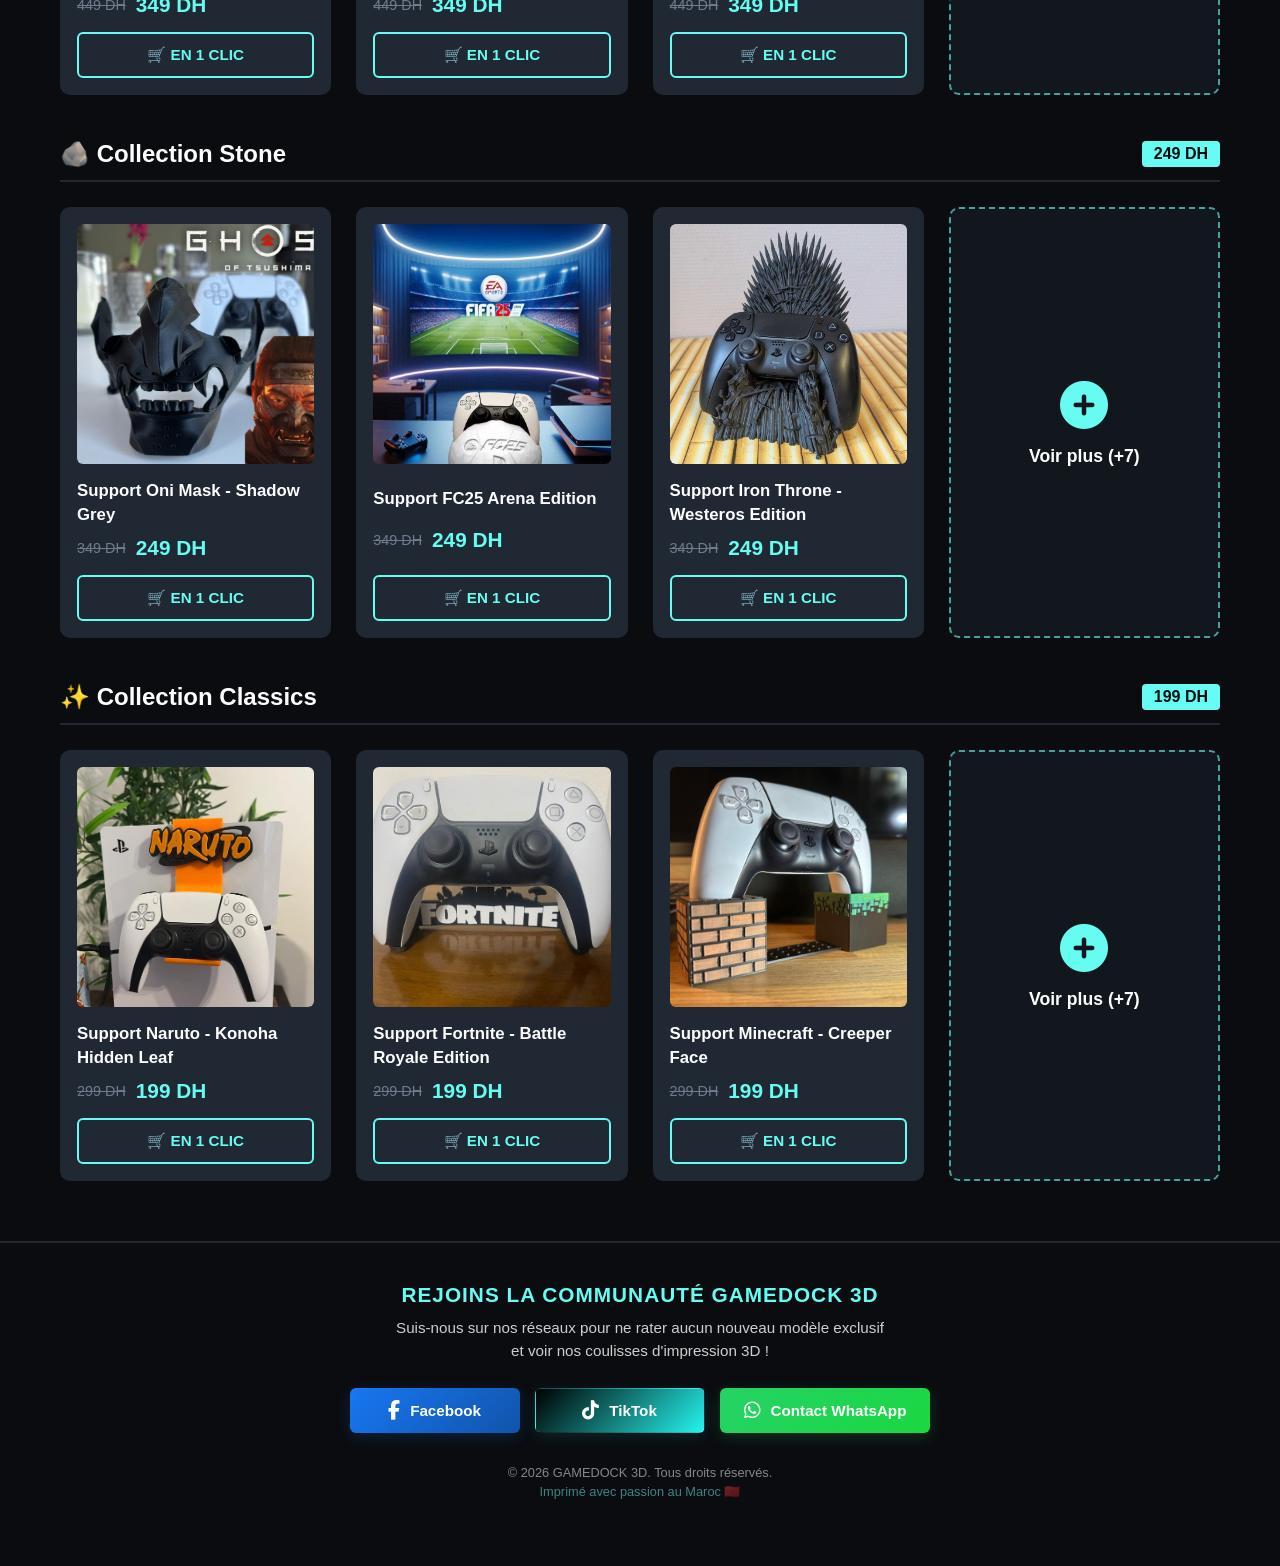
==== commit f26f5d46: "Add files via upload" ====
--- a/index.html
+++ b/index.html
@@ -1,27 +1,17 @@
 <!DOCTYPE html>
 <html lang="fr">
 <head>
-<!-- Google tag (gtag.js) -->
-<script async src="https://www.googletagmanager.com/gtag/js?id=AW-18254791977"></script>
-<script>
-  window.dataLayer = window.dataLayer || [];
-  function gtag(){dataLayer.push(arguments);}
-  gtag('js', new Date());
-
-  gtag('config', 'AW-18254791977');
-</script>
-  window.dataLayer = window.dataLayer || [];
-  function gtag(){dataLayer.push(arguments);}
-  gtag('js', new Date());
-
-  gtag('config', 'AW-18254791977');
-</script>
-  window.dataLayer = window.dataLayer || [];
-  function gtag(){dataLayer.push(arguments);}
-  gtag('js', new Date());
-
-  gtag('config', 'G-YGK5WCQSPZ');
-</script>
+    <script async src="https://www.googletagmanager.com/gtag/js?id=AW-18254791977"></script>
+    <script>
+      window.dataLayer = window.dataLayer || [];
+      function gtag(){dataLayer.push(arguments);}
+      gtag('js', new Date());
+
+      /* Ton tag Google Ads */
+      gtag('config', 'AW-18254791977');
+      /* Ton tag Google Analytics (récupéré de ton ancien code) */
+      gtag('config', 'G-YGK5WCQSPZ');
+    </script>
     <meta charset="UTF-8">
     <meta name="viewport" content="width=device-width, initial-scale=1.0, maximum-scale=1.0, user-scalable=no">
     <title>Gamedock 3D | Supports Manettes & Accessoires Gaming</title>
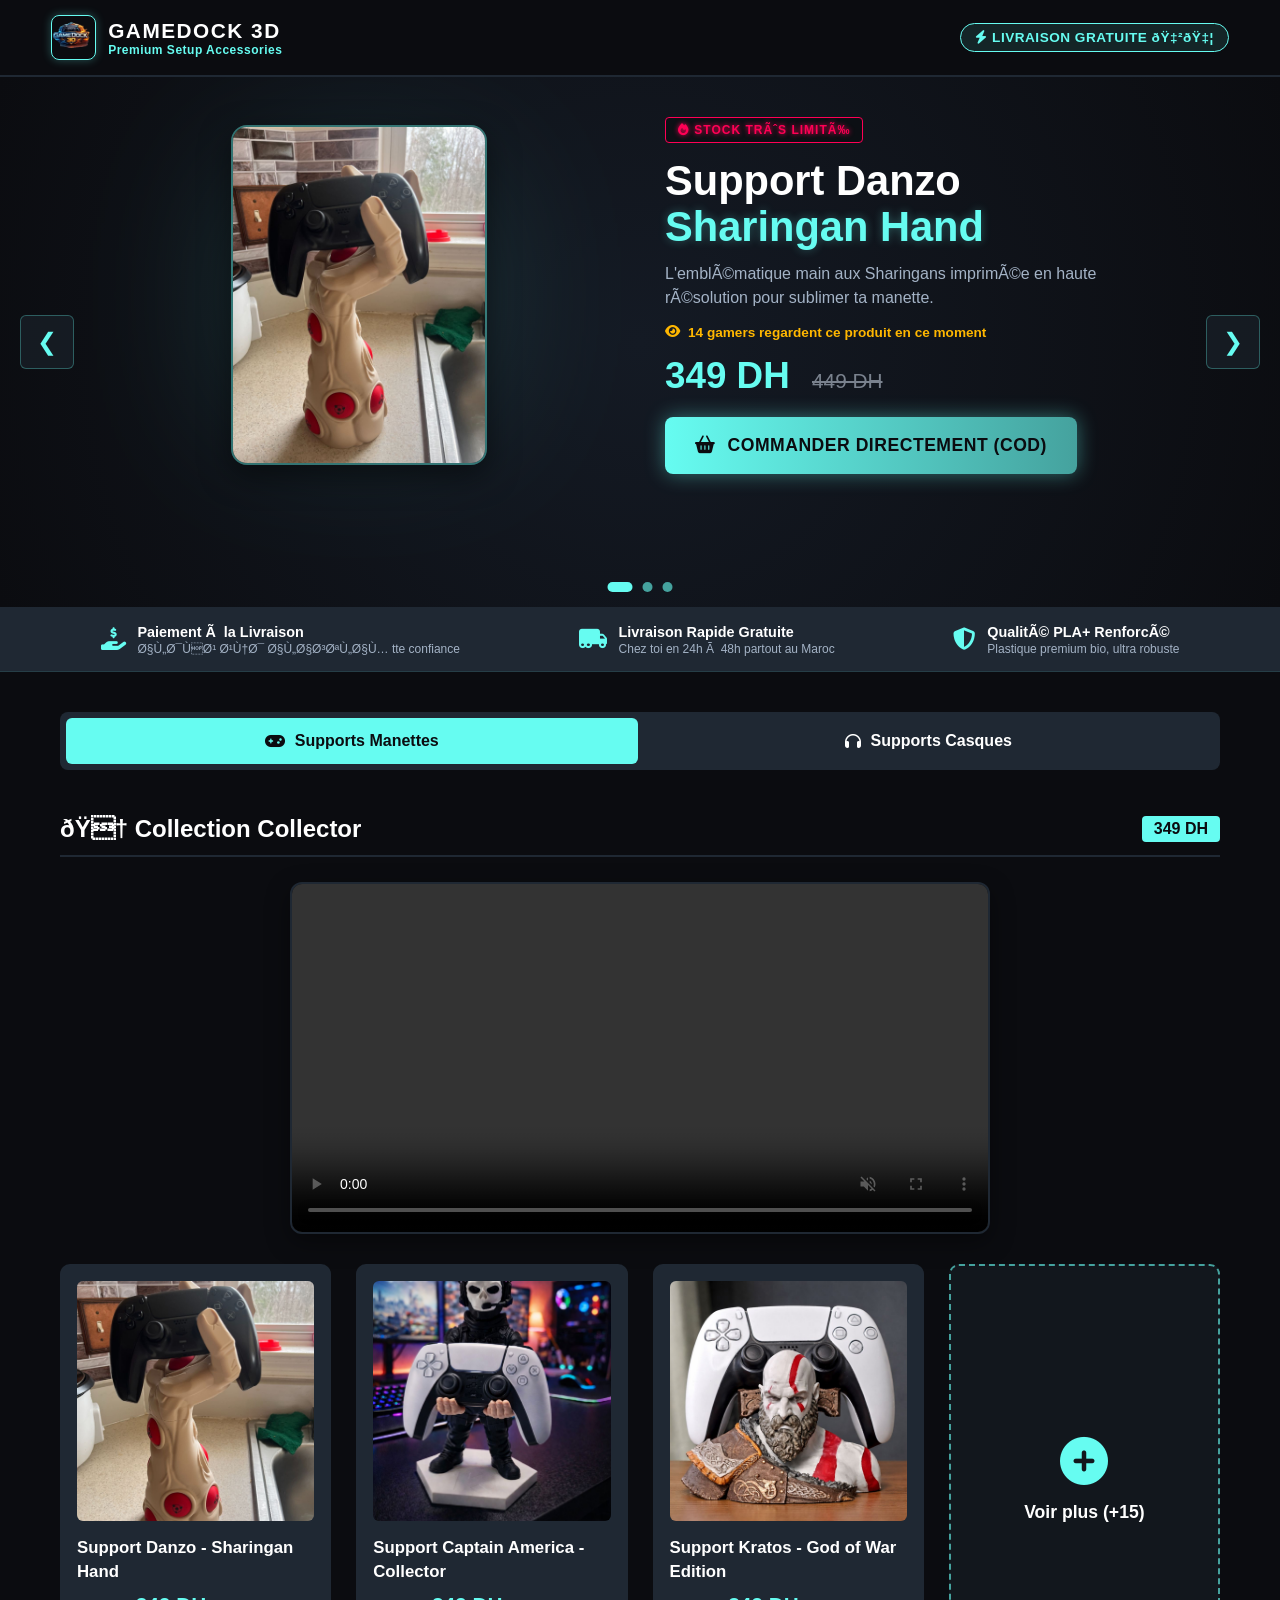
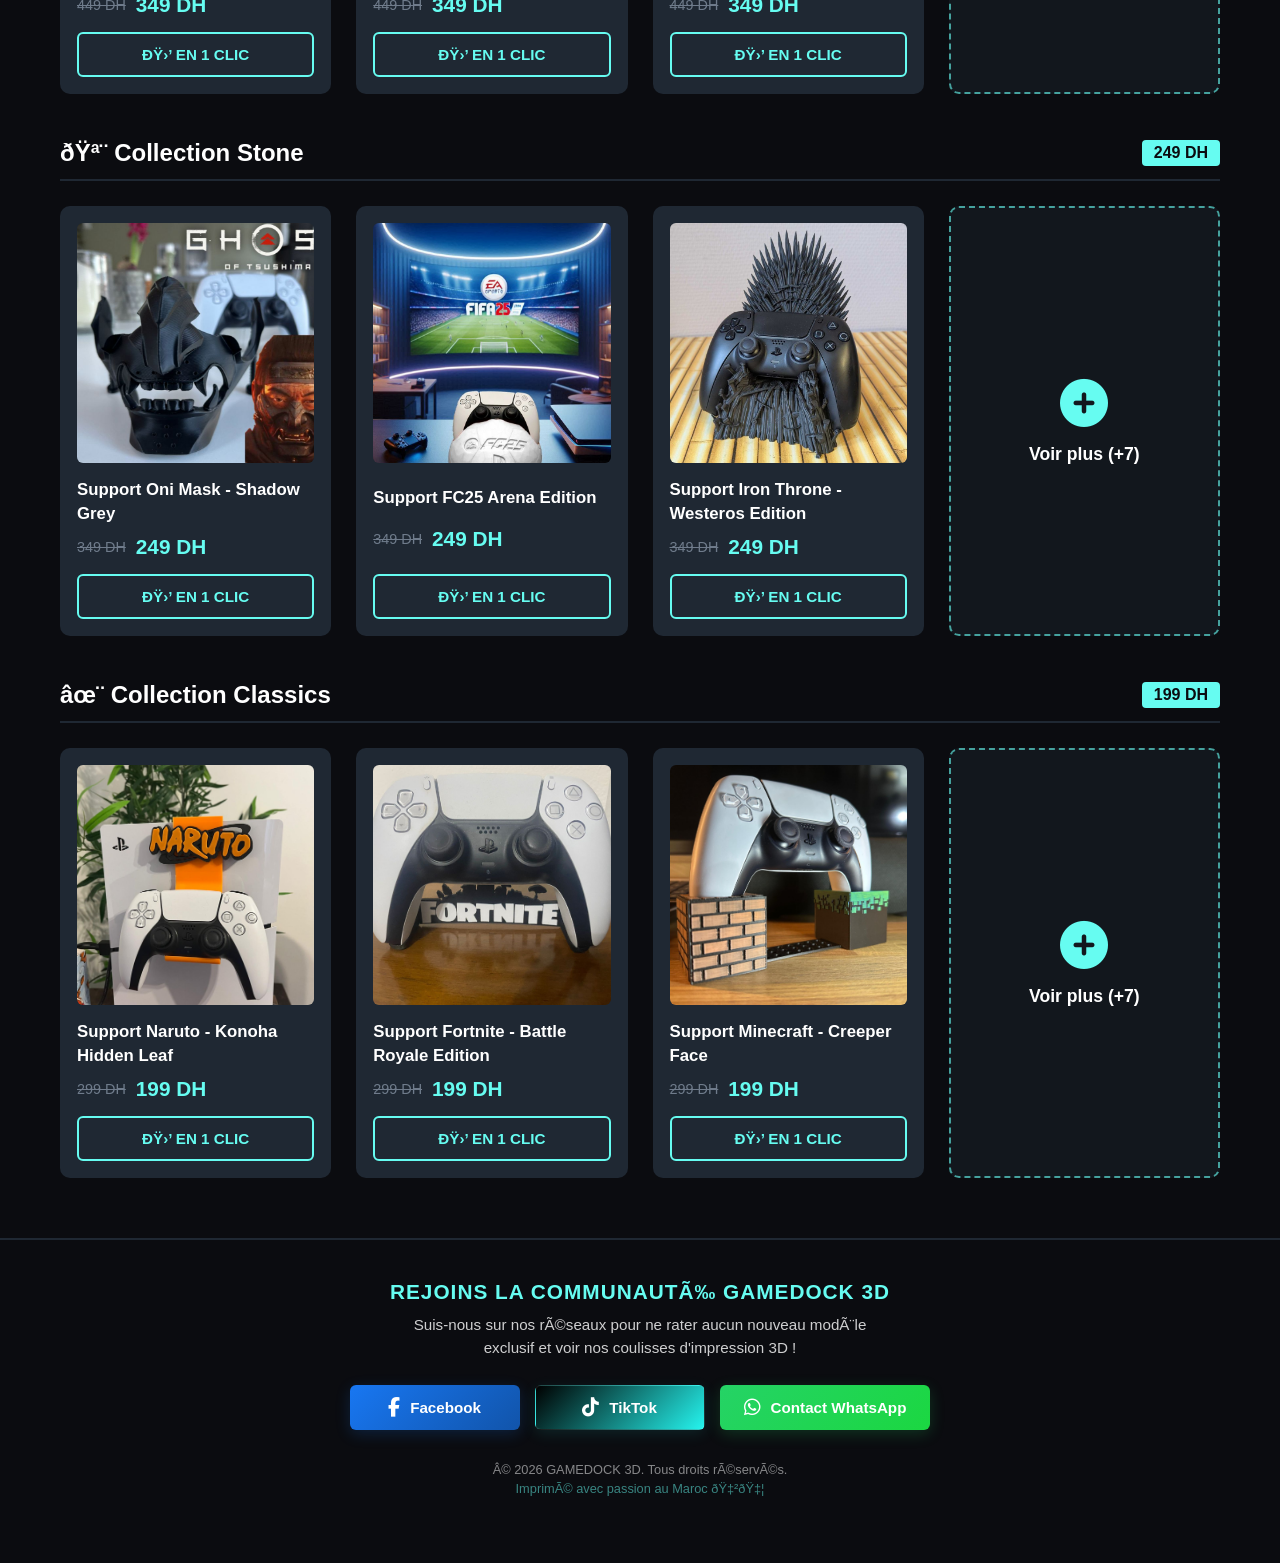
==== commit 7420be09: "Add files via upload" ====
--- a/index.html
+++ b/index.html
@@ -1,17 +1,32 @@
 <!DOCTYPE html>
 <html lang="fr">
 <head>
-    <script async src="https://www.googletagmanager.com/gtag/js?id=AW-18254791977"></script>
-    <script>
-      window.dataLayer = window.dataLayer || [];
-      function gtag(){dataLayer.push(arguments);}
-      gtag('js', new Date());
-
-      /* Ton tag Google Ads */
-      gtag('config', 'AW-18254791977');
-      /* Ton tag Google Analytics (récupéré de ton ancien code) */
-      gtag('config', 'G-YGK5WCQSPZ');
-    </script>
+<!-- Meta Pixel Code -->
+<script>
+!function(f,b,e,v,n,t,s)
+{if(f.fbq)return;n=f.fbq=function(){n.callMethod?
+n.callMethod.apply(n,arguments):n.queue.push(arguments)};
+if(!f._fbq)f._fbq=n;n.push=n;n.loaded=!0;n.version='2.0';
+n.queue=[];t=b.createElement(e);t.async=!0;
+t.src=v;s=b.getElementsByTagName(e)[0];
+s.parentNode.insertBefore(t,s)}(window, document,'script',
+'https://connect.facebook.net/en_US/fbevents.js');
+fbq('init', '1531245608450265');
+fbq('track', 'PageView');
+</script>
+<noscript><img height="1" width="1" style="display:none"
+src="https://www.facebook.com/tr?id=1531245608450265&ev=PageView&noscript=1"
+/></noscript>
+<!-- End Meta Pixel Code -->
+<!-- Google tag (gtag.js) -->
+<script async src="https://www.googletagmanager.com/gtag/js?id=AW-18254791977"></script>
+<script>
+  window.dataLayer = window.dataLayer || [];
+  function gtag(){dataLayer.push(arguments);}
+  gtag('js', new Date());
+
+  gtag('config', 'AW-18254791977');
+</script>
     <meta charset="UTF-8">
     <meta name="viewport" content="width=device-width, initial-scale=1.0, maximum-scale=1.0, user-scalable=no">
     <title>Gamedock 3D | Supports Manettes & Accessoires Gaming</title>
